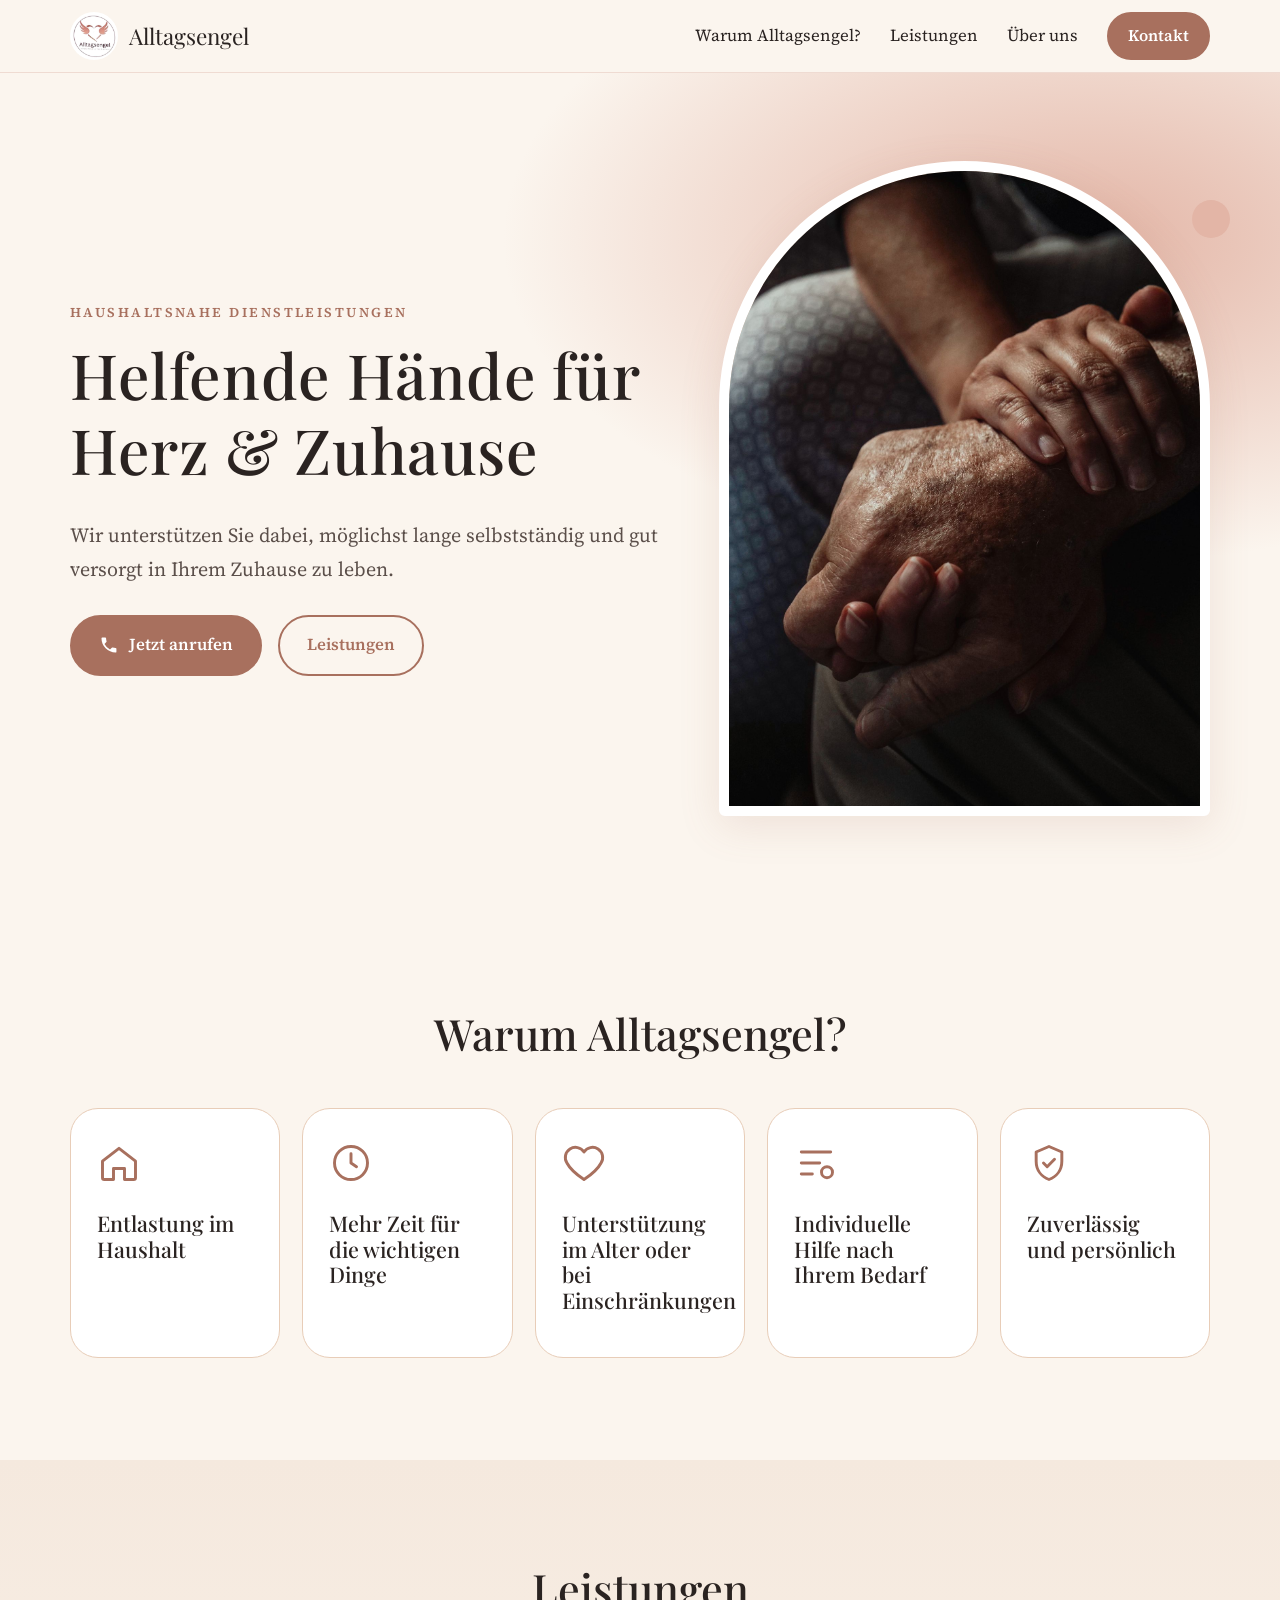
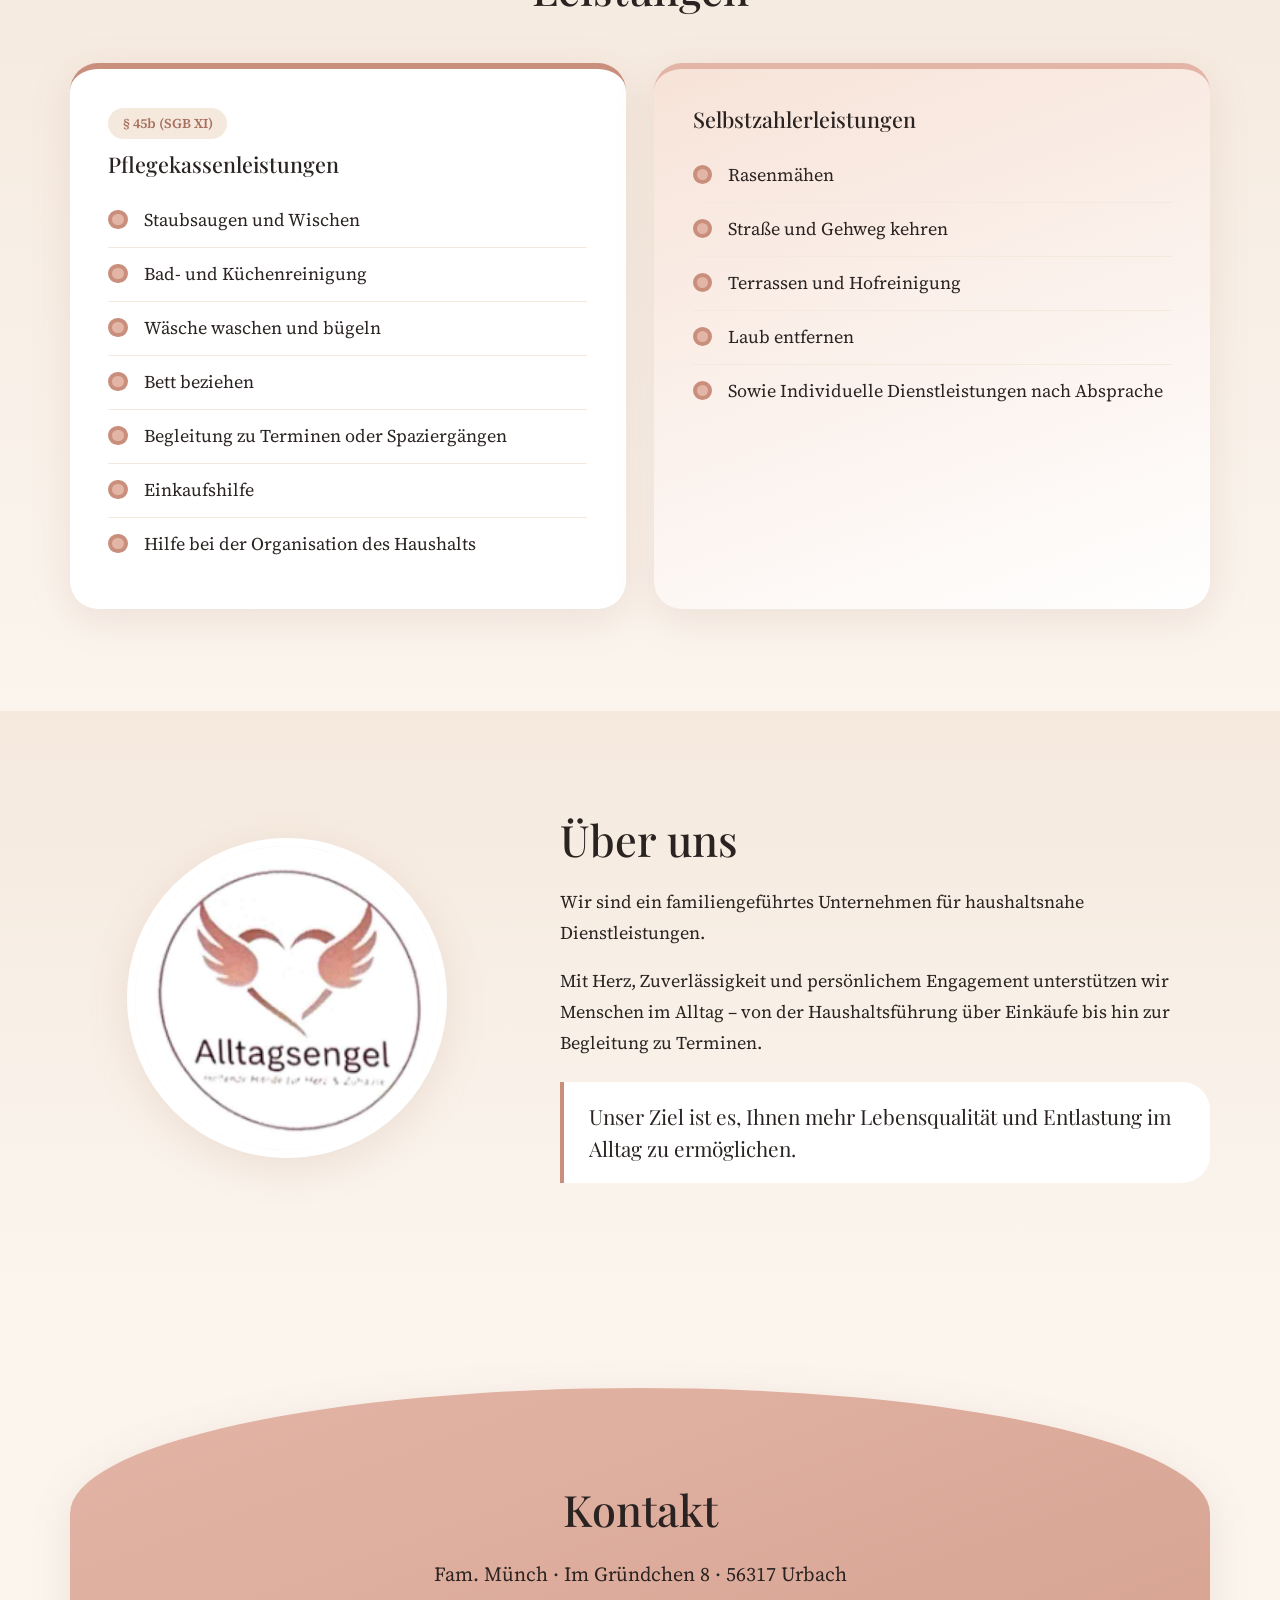
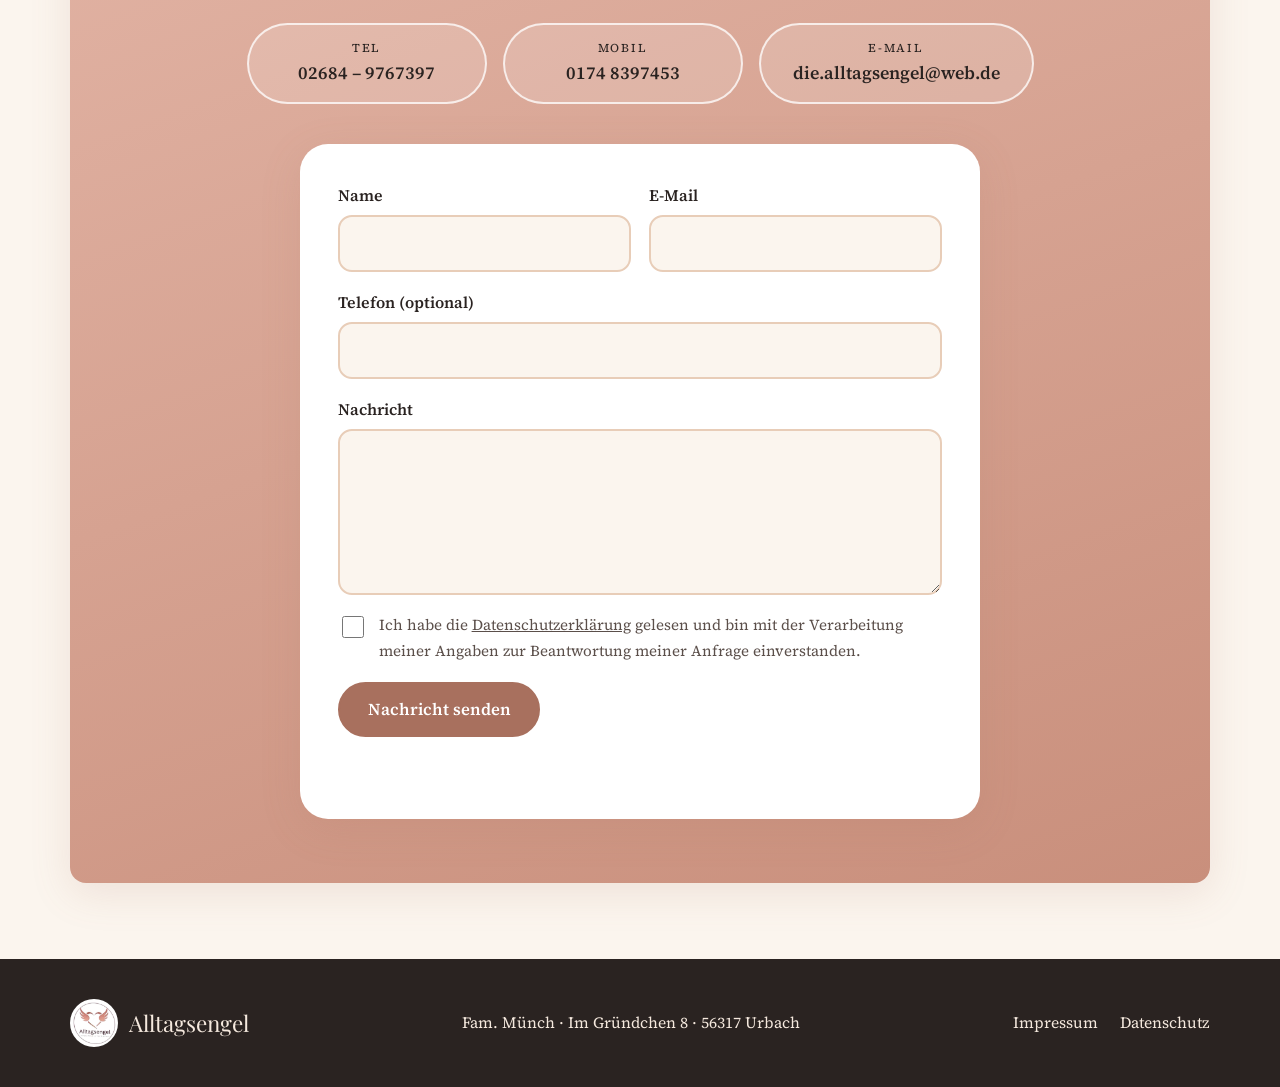
==== index.html @ 30b1ffa1 "Hero-Foto ersetzt, Texte auf Flyer-Wortlaut, lokale Schriften, Kontaktformular Co-Authored-By: Claud" ====
<!doctype html>
<html lang="de">
<head>
  <meta charset="utf-8">
  <meta name="viewport" content="width=device-width, initial-scale=1">
  <title>Alltagsengel – Haushaltsnahe Dienstleistungen in Urbach</title>
  <meta name="description" content="Alltagsengel – Haushaltsnahe Dienstleistungen in Urbach. Mit Herz, Zuverlässigkeit und persönlichem Engagement.">
  <meta name="theme-color" content="#FBF5EE">
  <link rel="icon" href="assets/logo.png">
  <link rel="preload" href="assets/fonts/playfair-display-latin.woff2" as="font" type="font/woff2" crossorigin>
  <link rel="preload" href="assets/fonts/source-serif-4-latin.woff2" as="font" type="font/woff2" crossorigin>
  <link rel="stylesheet" href="styles.css">
</head>
<body>

<header class="site-header" id="top">
  <div class="container header-inner">
    <a class="brand" href="#top" aria-label="Alltagsengel – zur Startseite">
      <img src="assets/logo.png" alt="" width="48" height="48">
      <span>Alltagsengel</span>
    </a>
    <nav class="nav" id="nav" aria-label="Hauptnavigation">
      <a href="#warum">Warum Alltagsengel?</a>
      <a href="#leistungen">Leistungen</a>
      <a href="#ueber-uns">Über uns</a>
      <a class="btn btn-small" href="#kontakt">Kontakt</a>
    </nav>
    <button class="nav-toggle" id="navToggle" aria-expanded="false" aria-controls="nav" aria-label="Menü öffnen">
      <span></span><span></span><span></span>
    </button>
  </div>
</header>

<main>

  <!-- HERO -->
  <section class="hero">
    <div class="container hero-grid">
      <div class="hero-text reveal">
        <p class="eyebrow">Haushaltsnahe Dienstleistungen</p>
        <h1>Helfende Hände für Herz&nbsp;&amp;&nbsp;Zuhause</h1>
        <p class="lead">Wir unterstützen Sie dabei, möglichst lange selbstständig und gut versorgt in Ihrem Zuhause zu leben.</p>
        <div class="cta-row">
          <a class="btn" href="tel:+4926849767397">
            <svg viewBox="0 0 24 24" aria-hidden="true"><path d="M6.6 10.8a15 15 0 0 0 6.6 6.6l2.2-2.2a1 1 0 0 1 1-.25 11 11 0 0 0 3.5.56 1 1 0 0 1 1 1V20a1 1 0 0 1-1 1A17 17 0 0 1 3 4a1 1 0 0 1 1-1h3.5a1 1 0 0 1 1 1c0 1.2.2 2.4.56 3.5a1 1 0 0 1-.25 1z"/></svg>
            Jetzt anrufen
          </a>
          <a class="btn btn-ghost" href="#leistungen">Leistungen</a>
        </div>
      </div>
      <div class="hero-visual reveal">
        <div class="arch">
          <img src="assets/hero.jpg" alt="Eine jüngere Hand hält die Hand eines älteren Menschen" width="1050" height="1400" fetchpriority="high">
        </div>
        <span class="dot" aria-hidden="true"></span>
      </div>
    </div>
  </section>

  <!-- WARUM -->
  <section class="section" id="warum">
    <div class="container">
      <header class="section-head reveal">
        <h2>Warum Alltagsengel?</h2>
      </header>
      <div class="cards">
        <article class="card reveal">
          <svg class="icon" viewBox="0 0 24 24" aria-hidden="true"><path d="M3 11l9-7 9 7v9a1 1 0 0 1-1 1h-5v-6H9v6H4a1 1 0 0 1-1-1z"/></svg>
          <h3>Entlastung im Haushalt</h3>
        </article>
        <article class="card reveal">
          <svg class="icon" viewBox="0 0 24 24" aria-hidden="true"><circle cx="12" cy="12" r="9"/><path d="M12 7v5l3 2"/></svg>
          <h3>Mehr Zeit für die wichtigen Dinge</h3>
        </article>
        <article class="card reveal">
          <svg class="icon" viewBox="0 0 24 24" aria-hidden="true"><path d="M12 21s-7-4.6-9.3-9A5.3 5.3 0 0 1 12 6a5.3 5.3 0 0 1 9.3 6c-2.3 4.4-9.3 9-9.3 9z"/></svg>
          <h3>Unterstützung im Alter oder bei Einschränkungen</h3>
        </article>
        <article class="card reveal">
          <svg class="icon" viewBox="0 0 24 24" aria-hidden="true"><path d="M4 6h16M4 12h10M4 18h6"/><circle cx="18" cy="17" r="3"/></svg>
          <h3>Individuelle Hilfe nach Ihrem Bedarf</h3>
        </article>
        <article class="card reveal">
          <svg class="icon" viewBox="0 0 24 24" aria-hidden="true"><path d="M12 3l7 3v5c0 5-3 8.5-7 10-4-1.5-7-5-7-10V6z"/><path d="M9 12l2 2 4-4"/></svg>
          <h3>Zuverlässig und persönlich</h3>
        </article>
      </div>
    </div>
  </section>

  <!-- LEISTUNGEN -->
  <section class="section section-tint" id="leistungen">
    <div class="container">
      <header class="section-head reveal">
        <h2>Leistungen</h2>
      </header>

      <div class="service-grid">
        <article class="panel reveal" id="pflegekasse">
          <div class="panel-head">
            <span class="badge">§ 45b (SGB XI)</span>
            <h3>Pflegekassenleistungen</h3>
          </div>
          <ul class="checklist">
            <li>Staubsaugen und Wischen</li>
            <li>Bad- und Küchenreinigung</li>
            <li>Wäsche waschen und bügeln</li>
            <li>Bett beziehen</li>
            <li>Begleitung zu Terminen oder Spaziergängen</li>
            <li>Einkaufshilfe</li>
            <li>Hilfe bei der Organisation des Haushalts</li>
          </ul>
        </article>

        <article class="panel panel-alt reveal">
          <div class="panel-head">
            <h3>Selbstzahlerleistungen</h3>
          </div>
          <ul class="checklist">
            <li>Rasenmähen</li>
            <li>Straße und Gehweg kehren</li>
            <li>Terrassen und Hofreinigung</li>
            <li>Laub entfernen</li>
            <li>Sowie Individuelle Dienstleistungen nach Absprache</li>
          </ul>
        </article>
      </div>
    </div>
  </section>

  <!-- ÜBER UNS -->
  <section class="section section-tint" id="ueber-uns">
    <div class="container about-grid">
      <div class="about-logo reveal">
        <img src="assets/logo.png" alt="Alltagsengel – Logo mit Herz und Flügeln" width="320" height="320" loading="lazy">
      </div>
      <div class="reveal">
        <h2>Über uns</h2>
        <p>Wir sind ein familiengeführtes Unternehmen für haushaltsnahe Dienstleistungen.</p>
        <p>Mit Herz, Zuverlässigkeit und persönlichem Engagement unterstützen wir Menschen im Alltag – von der Haushaltsführung über Einkäufe bis hin zur Begleitung zu Terminen.</p>
        <blockquote>Unser Ziel ist es, Ihnen mehr Lebensqualität und Entlastung im Alltag zu ermöglichen.</blockquote>
      </div>
    </div>
  </section>

  <!-- KONTAKT -->
  <section class="section contact" id="kontakt">
    <div class="container">
      <div class="contact-card reveal">
        <header class="section-head">
          <h2>Kontakt</h2>
          <p class="lead">Fam. Münch · Im Gründchen 8 · 56317 Urbach</p>
        </header>
        <div class="pills">
          <a class="pill" href="tel:+4926849767397"><span>Tel</span>02684 – 9767397</a>
          <a class="pill" href="tel:+491748397453"><span>Mobil</span>0174 8397453</a>
          <a class="pill" href="mailto:die.alltagsengel@web.de"><span>E-Mail</span>die.alltagsengel@web.de</a>
        </div>
        <form class="form" id="contactForm" action="https://formsubmit.co/die.alltagsengel@web.de" method="POST" novalidate>
          <input type="hidden" name="_subject" value="Neue Nachricht über die Website Alltagsengel">
          <input type="hidden" name="_captcha" value="false">
          <input type="hidden" name="_template" value="table">
          <input type="text" name="_honey" class="hp" tabindex="-1" autocomplete="off" aria-hidden="true">
          <div class="form-row">
            <label>Name
              <input type="text" name="name" autocomplete="name" required>
            </label>
            <label>E-Mail
              <input type="email" name="email" autocomplete="email" required>
            </label>
          </div>
          <label>Telefon (optional)
            <input type="tel" name="telefon" autocomplete="tel">
          </label>
          <label>Nachricht
            <textarea name="nachricht" rows="5" required></textarea>
          </label>
          <label class="check">
            <input type="checkbox" name="datenschutz" required>
            <span>Ich habe die <a href="datenschutz.html" target="_blank" rel="noopener">Datenschutzerklärung</a> gelesen und bin mit der Verarbeitung meiner Angaben zur Beantwortung meiner Anfrage einverstanden.</span>
          </label>
          <button class="btn" type="submit">Nachricht senden</button>
          <p class="form-status" id="formStatus" role="status" aria-live="polite"></p>
        </form>
      </div>
    </div>
  </section>

</main>

<footer class="site-footer">
  <div class="container footer-inner">
    <div class="brand">
      <img src="assets/logo.png" alt="" width="40" height="40">
      <span>Alltagsengel</span>
    </div>
    <p>Fam. Münch · Im Gründchen 8 · 56317 Urbach</p>
    <nav aria-label="Rechtliches">
      <a href="impressum.html">Impressum</a>
      <a href="datenschutz.html">Datenschutz</a>
    </nav>
  </div>
</footer>

<a class="call-fab" href="tel:+4926849767397" aria-label="Alltagsengel anrufen">
  <svg viewBox="0 0 24 24" aria-hidden="true"><path d="M6.6 10.8a15 15 0 0 0 6.6 6.6l2.2-2.2a1 1 0 0 1 1-.25 11 11 0 0 0 3.5.56 1 1 0 0 1 1 1V20a1 1 0 0 1-1 1A17 17 0 0 1 3 4a1 1 0 0 1 1-1h3.5a1 1 0 0 1 1 1c0 1.2.2 2.4.56 3.5a1 1 0 0 1-.25 1z"/></svg>
</a>

<script src="script.js"></script>
</body>
</html>
---- styles.css ----
/* Lokal gehostete Schriften (Playfair Display, Source Serif 4 – SIL Open Font License). Keine Verbindung zu Google. */
@font-face {
  font-family: "Playfair Display";
  font-style: normal;
  font-weight: 400 600;
  font-display: swap;
  src: url("assets/fonts/playfair-display-latin-ext.woff2") format("woff2");
  unicode-range: U+0100-02BA, U+02BD-02C5, U+02C7-02CC, U+02CE-02D7, U+02DD-02FF, U+0304, U+0308, U+0329, U+1D00-1DBF, U+1E00-1E9F, U+1EF2-1EFF, U+2020, U+20A0-20AB, U+20AD-20C4, U+2113, U+2C60-2C7F, U+A720-A7FF;
}
@font-face {
  font-family: "Playfair Display";
  font-style: normal;
  font-weight: 400 600;
  font-display: swap;
  src: url("assets/fonts/playfair-display-latin.woff2") format("woff2");
  unicode-range: U+0000-00FF, U+0131, U+0152-0153, U+02BB-02BC, U+02C6, U+02DA, U+02DC, U+0304, U+0308, U+0329, U+2000-206F, U+20AC, U+2122, U+2191, U+2193, U+2212, U+2215, U+FEFF, U+FFFD;
}
@font-face {
  font-family: "Source Serif 4";
  font-style: normal;
  font-weight: 400 600;
  font-display: swap;
  src: url("assets/fonts/source-serif-4-latin-ext.woff2") format("woff2");
  unicode-range: U+0100-02BA, U+02BD-02C5, U+02C7-02CC, U+02CE-02D7, U+02DD-02FF, U+0304, U+0308, U+0329, U+1D00-1DBF, U+1E00-1E9F, U+1EF2-1EFF, U+2020, U+20A0-20AB, U+20AD-20C4, U+2113, U+2C60-2C7F, U+A720-A7FF;
}
@font-face {
  font-family: "Source Serif 4";
  font-style: normal;
  font-weight: 400 600;
  font-display: swap;
  src: url("assets/fonts/source-serif-4-latin.woff2") format("woff2");
  unicode-range: U+0000-00FF, U+0131, U+0152-0153, U+02BB-02BC, U+02C6, U+02DA, U+02DC, U+0304, U+0308, U+0329, U+2000-206F, U+20AC, U+2122, U+2191, U+2193, U+2212, U+2215, U+FEFF, U+FFFD;
}

:root {
  --cream: #FBF5EE;
  --cream-2: #F5E9DE;
  --sand: #E8CDB8;
  --rose: #E3B5A6;
  --copper: #C98F7C;
  --copper-dark: #A8705E;
  --ink: #2A2321;
  --ink-soft: #5B4F4A;
  --white: #fff;
  --radius: 28px;
  --shadow: 0 10px 40px rgba(168, 112, 94, .15);
  --font-head: "Playfair Display", Georgia, serif;
  --font-body: "Source Serif 4", Georgia, serif;
}

*, *::before, *::after { box-sizing: border-box; }
html { scroll-behavior: smooth; scroll-padding-top: 84px; }
body {
  margin: 0;
  background: var(--cream);
  color: var(--ink);
  font-family: var(--font-body);
  font-size: 1.125rem;
  line-height: 1.7;
  -webkit-font-smoothing: antialiased;
}
img { max-width: 100%; display: block; }
a { color: inherit; }
h1, h2, h3 { font-family: var(--font-head); font-weight: 500; line-height: 1.2; margin: 0 0 .5em; }
h1 { font-size: clamp(2.3rem, 5.5vw, 3.9rem); letter-spacing: .01em; }
h2 { font-size: clamp(1.8rem, 3.6vw, 2.7rem); }
h3 { font-size: 1.35rem; }
p { margin: 0 0 1em; }
.container { width: min(1140px, 100% - 2.5rem); margin-inline: auto; }

.eyebrow {
  font-size: .85rem; letter-spacing: .18em; text-transform: uppercase;
  color: var(--copper-dark); font-weight: 600; margin-bottom: .8rem;
}
.lead { font-size: 1.25rem; color: var(--ink-soft); }

/* Buttons */
.btn {
  display: inline-flex; align-items: center; gap: .6rem;
  background: var(--copper-dark); color: var(--white);
  padding: .9rem 1.7rem; border-radius: 999px; text-decoration: none;
  font-weight: 600; font-size: 1.05rem; border: 2px solid var(--copper-dark);
  transition: transform .2s, background .2s, box-shadow .2s;
}
.btn:hover { background: var(--ink); border-color: var(--ink); transform: translateY(-2px); box-shadow: var(--shadow); }
.btn svg { width: 20px; height: 20px; fill: currentColor; }
.btn-ghost { background: transparent; color: var(--copper-dark); }
.btn-ghost:hover { color: var(--white); }
.btn-small { padding: .5rem 1.2rem; font-size: 1rem; }
:focus-visible { outline: 3px solid var(--copper-dark); outline-offset: 3px; border-radius: 6px; }

/* Header */
.site-header {
  position: sticky; top: 0; z-index: 50;
  background: rgba(251, 245, 238, .88);
  backdrop-filter: blur(12px);
  border-bottom: 1px solid rgba(201, 143, 124, .25);
}
.header-inner { display: flex; align-items: center; justify-content: space-between; height: 72px; }
.brand { display: flex; align-items: center; gap: .7rem; text-decoration: none; font-family: var(--font-head); font-size: 1.4rem; }
.brand img { width: 48px; height: 48px; border-radius: 50%; object-fit: cover; }
.nav { display: flex; align-items: center; gap: 1.8rem; }
.nav a:not(.btn) { text-decoration: none; font-size: 1.05rem; position: relative; }
.nav a:not(.btn)::after {
  content: ""; position: absolute; left: 0; bottom: -4px; width: 0; height: 2px;
  background: var(--copper); transition: width .25s;
}
.nav a:not(.btn):hover::after { width: 100%; }
.nav-toggle { display: none; background: none; border: 0; padding: .6rem; cursor: pointer; }
.nav-toggle span { display: block; width: 26px; height: 2px; background: var(--ink); margin: 6px 0; transition: transform .25s, opacity .25s; }
.nav-toggle[aria-expanded="true"] span:nth-child(1) { transform: translateY(8px) rotate(45deg); }
.nav-toggle[aria-expanded="true"] span:nth-child(2) { opacity: 0; }
.nav-toggle[aria-expanded="true"] span:nth-child(3) { transform: translateY(-8px) rotate(-45deg); }

/* Hero */
.hero { padding: clamp(2.5rem, 7vw, 5.5rem) 0 clamp(3rem, 7vw, 6rem); overflow: hidden;
  background: radial-gradient(900px 500px at 85% 20%, var(--rose) 0%, transparent 65%), var(--cream); }
.hero-grid { display: grid; grid-template-columns: 1.1fr .9fr; gap: 3rem; align-items: center; }
.trust { list-style: none; padding: 0; margin: 2rem 0 0; display: flex; flex-wrap: wrap; gap: .6rem; }
.trust li { background: var(--white); border: 1px solid var(--sand); border-radius: 999px; padding: .35rem 1rem; font-size: .95rem; color: var(--ink-soft); }
.cta-row { display: flex; flex-wrap: wrap; gap: 1rem; margin-top: 1.8rem; }
.hero-visual { position: relative; }
.arch {
  border-radius: 999px 999px 24px 24px; overflow: hidden;
  aspect-ratio: 3 / 4; background: var(--sand);
  box-shadow: var(--shadow); border: 10px solid var(--white);
}
.arch img { width: 100%; height: 100%; object-fit: cover; object-position: center 45%; }
.dot { position: absolute; top: 6%; right: -4%; width: 38px; height: 38px; border-radius: 50%; background: var(--rose); }

/* Sections */
.section { padding: clamp(3.5rem, 8vw, 6.5rem) 0; }
.section-tint { background: linear-gradient(180deg, var(--cream-2), var(--cream)); }
.section-head { max-width: 700px; margin: 0 auto 3rem; text-align: center; }

/* Cards */
.cards { display: grid; grid-template-columns: repeat(auto-fit, minmax(210px, 1fr)); gap: 1.4rem; }
.card {
  background: var(--white); border-radius: var(--radius); padding: 2rem 1.6rem;
  border: 1px solid var(--sand); transition: transform .25s, box-shadow .25s;
}
.card:hover { transform: translateY(-6px); box-shadow: var(--shadow); }
.card p { color: var(--ink-soft); margin: 0; font-size: 1.02rem; }
.icon { width: 44px; height: 44px; fill: none; stroke: var(--copper-dark); stroke-width: 1.6; stroke-linecap: round; stroke-linejoin: round; margin-bottom: 1rem; }

/* Services */
.service-grid { display: grid; grid-template-columns: 1fr 1fr; gap: 1.8rem; }
.panel { background: var(--white); border-radius: var(--radius) var(--radius) var(--radius) var(--radius); padding: 2.4rem; box-shadow: var(--shadow); border-top: 6px solid var(--copper); }
.panel-alt { background: linear-gradient(160deg, #F7E3D8, var(--white)); border-top-color: var(--rose); }
.badge { display: inline-block; background: var(--cream-2); color: var(--copper-dark); font-weight: 600; font-size: .85rem; padding: .25rem .9rem; border-radius: 999px; margin-bottom: .8rem; }
.checklist { list-style: none; padding: 0; margin: 1rem 0 0; }
.checklist li { position: relative; padding: .7rem 0 .7rem 2.2rem; border-bottom: 1px solid var(--cream-2); }
.checklist li:last-child { border-bottom: 0; }
.checklist li::before {
  content: ""; position: absolute; left: 0; top: 1rem; width: 1.2rem; height: 1.2rem;
  border-radius: 50%; background: var(--rose); border: 4px solid var(--copper);
}

/* Steps */
.steps { list-style: none; padding: 0; margin: 0; display: grid; grid-template-columns: repeat(3, 1fr); gap: 2rem; counter-reset: s; position: relative; }
.steps li { text-align: center; padding: 0 1rem; }
.steps p { color: var(--ink-soft); }
.step-no {
  display: grid; place-items: center; width: 68px; height: 68px; margin: 0 auto 1.2rem;
  border-radius: 50%; background: var(--sand); color: var(--copper-dark);
  font-family: var(--font-head); font-size: 1.8rem; border: 3px solid var(--white); box-shadow: var(--shadow);
}

/* About */
.about-grid { display: grid; grid-template-columns: .8fr 1.2fr; gap: 3.5rem; align-items: center; }
.about-logo img { width: min(320px, 80%); margin: 0 auto; border-radius: 50%; box-shadow: var(--shadow); border: 8px solid var(--white); }
blockquote {
  margin: 1.5rem 0 0; padding: 1.2rem 1.6rem; border-left: 4px solid var(--copper);
  background: var(--white); border-radius: 0 var(--radius) var(--radius) 0;
  font-family: var(--font-head); font-size: 1.3rem; line-height: 1.5;
}

/* Contact */
.contact { padding-bottom: clamp(3rem, 6vw, 5rem); }
.contact-card {
  background: linear-gradient(160deg, var(--rose), var(--copper));
  border-radius: 999px 999px var(--radius) var(--radius) / 220px 220px var(--radius) var(--radius);
  padding: clamp(3.5rem, 8vw, 6rem) clamp(1.5rem, 5vw, 4rem) clamp(2.5rem, 5vw, 4rem);
  color: var(--ink); box-shadow: var(--shadow);
}
.contact-card .eyebrow { color: var(--ink); }
.contact-card .lead { color: var(--ink); }
.contact-card .section-head { margin-bottom: 2rem; }
.pills { display: flex; flex-wrap: wrap; justify-content: center; gap: 1rem; }
.pill {
  display: flex; flex-direction: column; align-items: center; min-width: 240px;
  border: 2px solid rgba(255, 255, 255, .75); border-radius: 999px; padding: .8rem 2rem;
  text-decoration: none; font-weight: 600; background: rgba(255, 255, 255, .15);
  transition: background .2s, transform .2s;
}
.pill:hover { background: var(--white); transform: translateY(-3px); }
.pill span { font-size: .75rem; letter-spacing: .15em; text-transform: uppercase; font-weight: 400; }

/* Footer */
.site-footer { background: var(--ink); color: var(--cream-2); padding: 2.5rem 0; font-size: .98rem; }
.footer-inner { display: flex; flex-wrap: wrap; align-items: center; justify-content: space-between; gap: 1rem; }
.site-footer p { margin: 0; }
.site-footer nav { display: flex; gap: 1.4rem; }
.site-footer a { text-decoration: none; }
.site-footer nav a:hover { text-decoration: underline; }

/* Call button (mobile) */
.call-fab {
  display: none; position: fixed; right: 1rem; bottom: 1rem; z-index: 40;
  width: 60px; height: 60px; border-radius: 50%; background: var(--copper-dark);
  place-items: center; box-shadow: 0 8px 24px rgba(0,0,0,.25);
}
.call-fab svg { width: 28px; height: 28px; fill: var(--white); }

/* Scroll reveal */
.reveal { opacity: 0; transform: translateY(28px); transition: opacity .8s ease, transform .8s ease; }
.reveal.is-visible { opacity: 1; transform: none; }
.cards .reveal:nth-child(2), .steps .reveal:nth-child(2) { transition-delay: .1s; }
.cards .reveal:nth-child(3), .steps .reveal:nth-child(3) { transition-delay: .2s; }
.cards .reveal:nth-child(4) { transition-delay: .3s; }
.cards .reveal:nth-child(5) { transition-delay: .4s; }
@media (prefers-reduced-motion: reduce) {
  html { scroll-behavior: auto; }
  .reveal { opacity: 1; transform: none; transition: none; }
}
.no-js .reveal { opacity: 1; transform: none; }

/* Responsive */
@media (max-width: 900px) {
  .hero-grid, .about-grid, .service-grid { grid-template-columns: 1fr; }
  .hero-visual { max-width: 420px; margin: 0 auto; }
  .steps { grid-template-columns: 1fr; }
  .call-fab { display: grid; }
  .nav-toggle { display: block; }
  .nav {
    position: absolute; top: 72px; left: 0; right: 0; flex-direction: column; gap: 0;
    background: var(--cream); border-bottom: 1px solid var(--sand);
    max-height: 0; overflow: hidden; transition: max-height .3s;
  }
  .nav.open { max-height: 420px; }
  .nav a { padding: 1rem 1.5rem; width: 100%; text-align: center; }
  .nav .btn { width: auto; margin: .5rem 0 1.2rem; }
  .contact-card { border-radius: 999px 999px var(--radius) var(--radius) / 120px 120px var(--radius) var(--radius); }
}

/* Overflow-Schutz */
html, body { overflow-x: clip; }
.hero-grid > *, .about-grid > *, .service-grid > * { min-width: 0; }

/* Kontaktformular */
.form {
  max-width: 680px; margin: 2.5rem auto 0; background: var(--white); color: var(--ink);
  border-radius: var(--radius); padding: clamp(1.4rem, 4vw, 2.4rem); text-align: left;
  display: grid; gap: 1.1rem; box-shadow: var(--shadow);
}
.form label { display: grid; gap: .35rem; font-size: 1rem; font-weight: 600; }
.form-row { display: grid; grid-template-columns: 1fr 1fr; gap: 1.1rem; }
.form input[type="text"], .form input[type="email"], .form input[type="tel"], .form textarea {
  font: inherit; font-weight: 400; color: var(--ink); width: 100%;
  padding: .8rem 1rem; border: 2px solid var(--sand); border-radius: 14px; background: var(--cream);
  transition: border-color .2s, box-shadow .2s;
}
.form textarea { resize: vertical; min-height: 140px; }
.form input:focus, .form textarea:focus { outline: none; border-color: var(--copper-dark); box-shadow: 0 0 0 4px rgba(201, 143, 124, .25); }
.form input:user-invalid, .form textarea:user-invalid { border-color: #b3261e; }
.form .check { grid-template-columns: auto 1fr; align-items: start; gap: .7rem; font-weight: 400; font-size: .95rem; color: var(--ink-soft); }
.form .check input { width: 22px; height: 22px; margin-top: .2rem; accent-color: var(--copper-dark); }
.form .btn { justify-self: start; cursor: pointer; font-family: inherit; }
.form .btn:disabled { opacity: .6; cursor: wait; }
.hp { position: absolute; left: -9999px; width: 1px; height: 1px; opacity: 0; }
.form-status { margin: 0; font-weight: 600; min-height: 1.4em; }
.form-status.ok { color: #2e6b3a; }
.form-status.err { color: #b3261e; }
@media (max-width: 600px) { .form-row { grid-template-columns: 1fr; } }
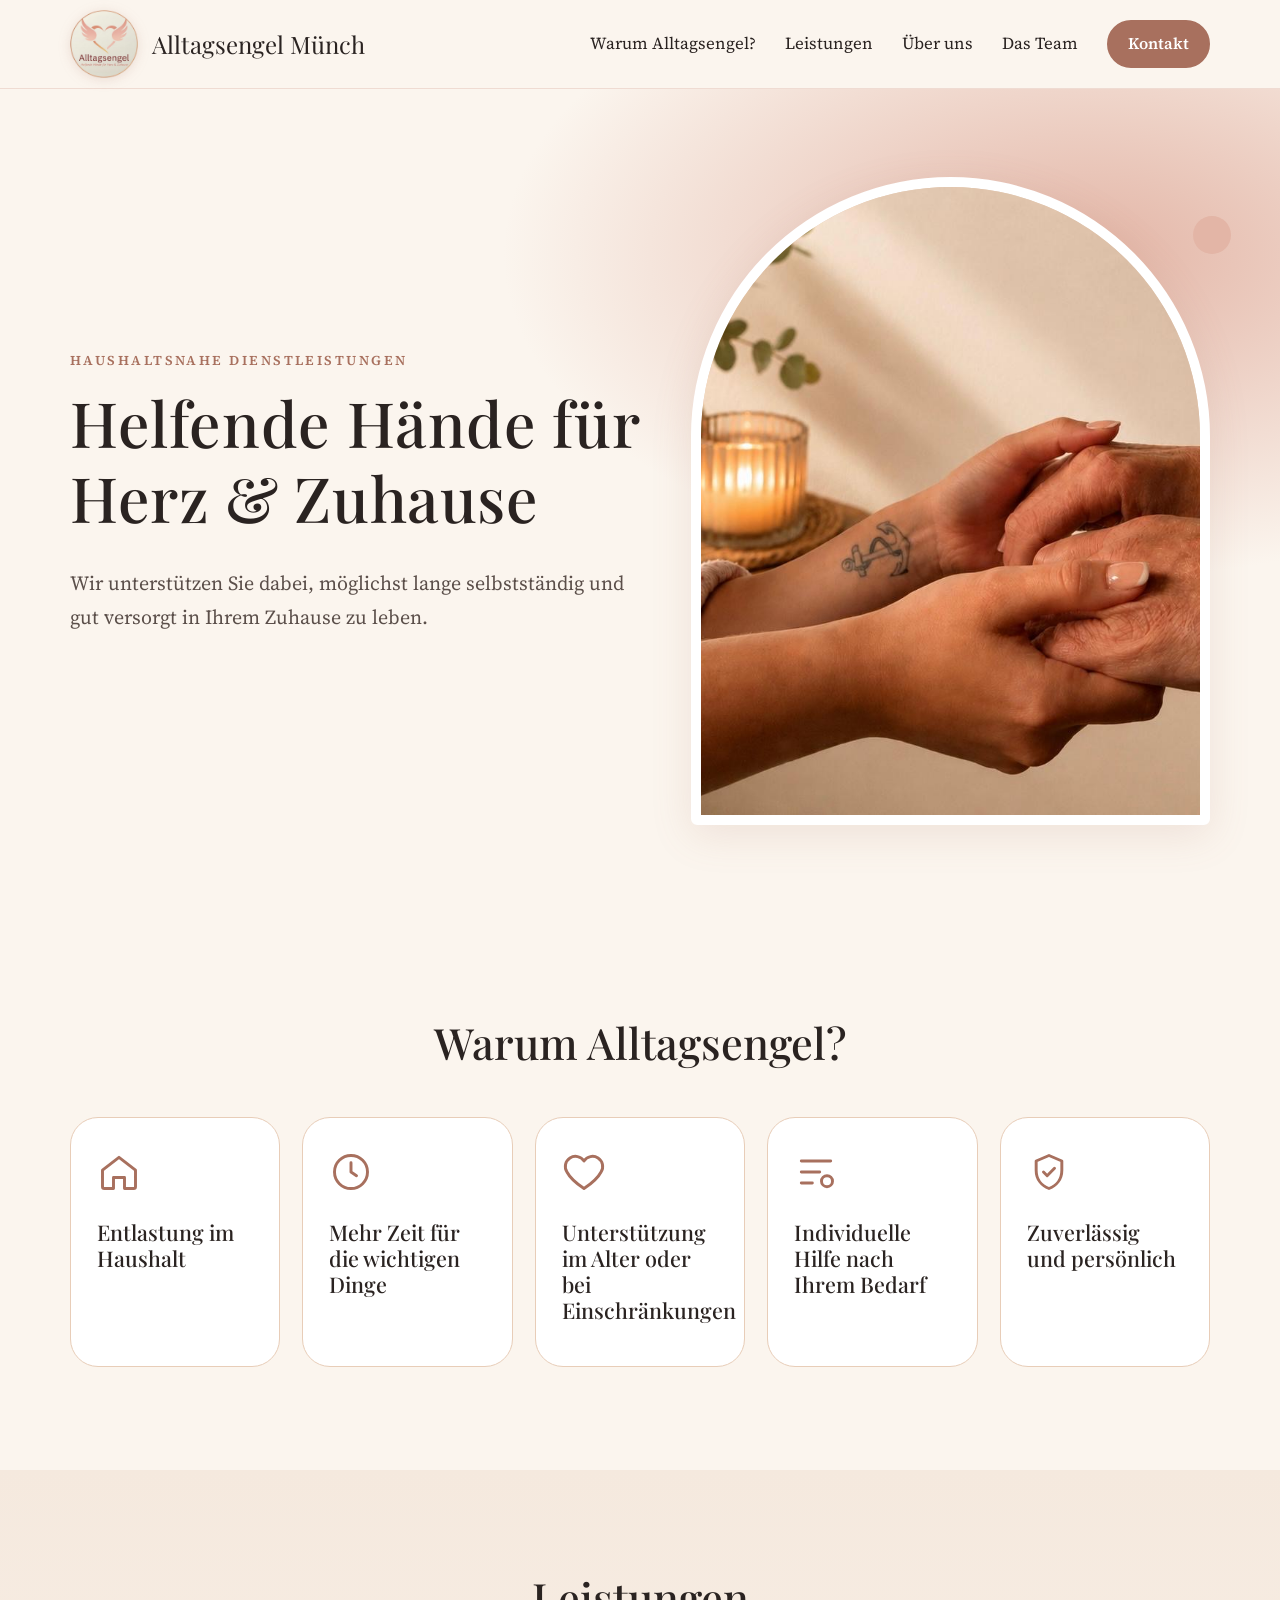
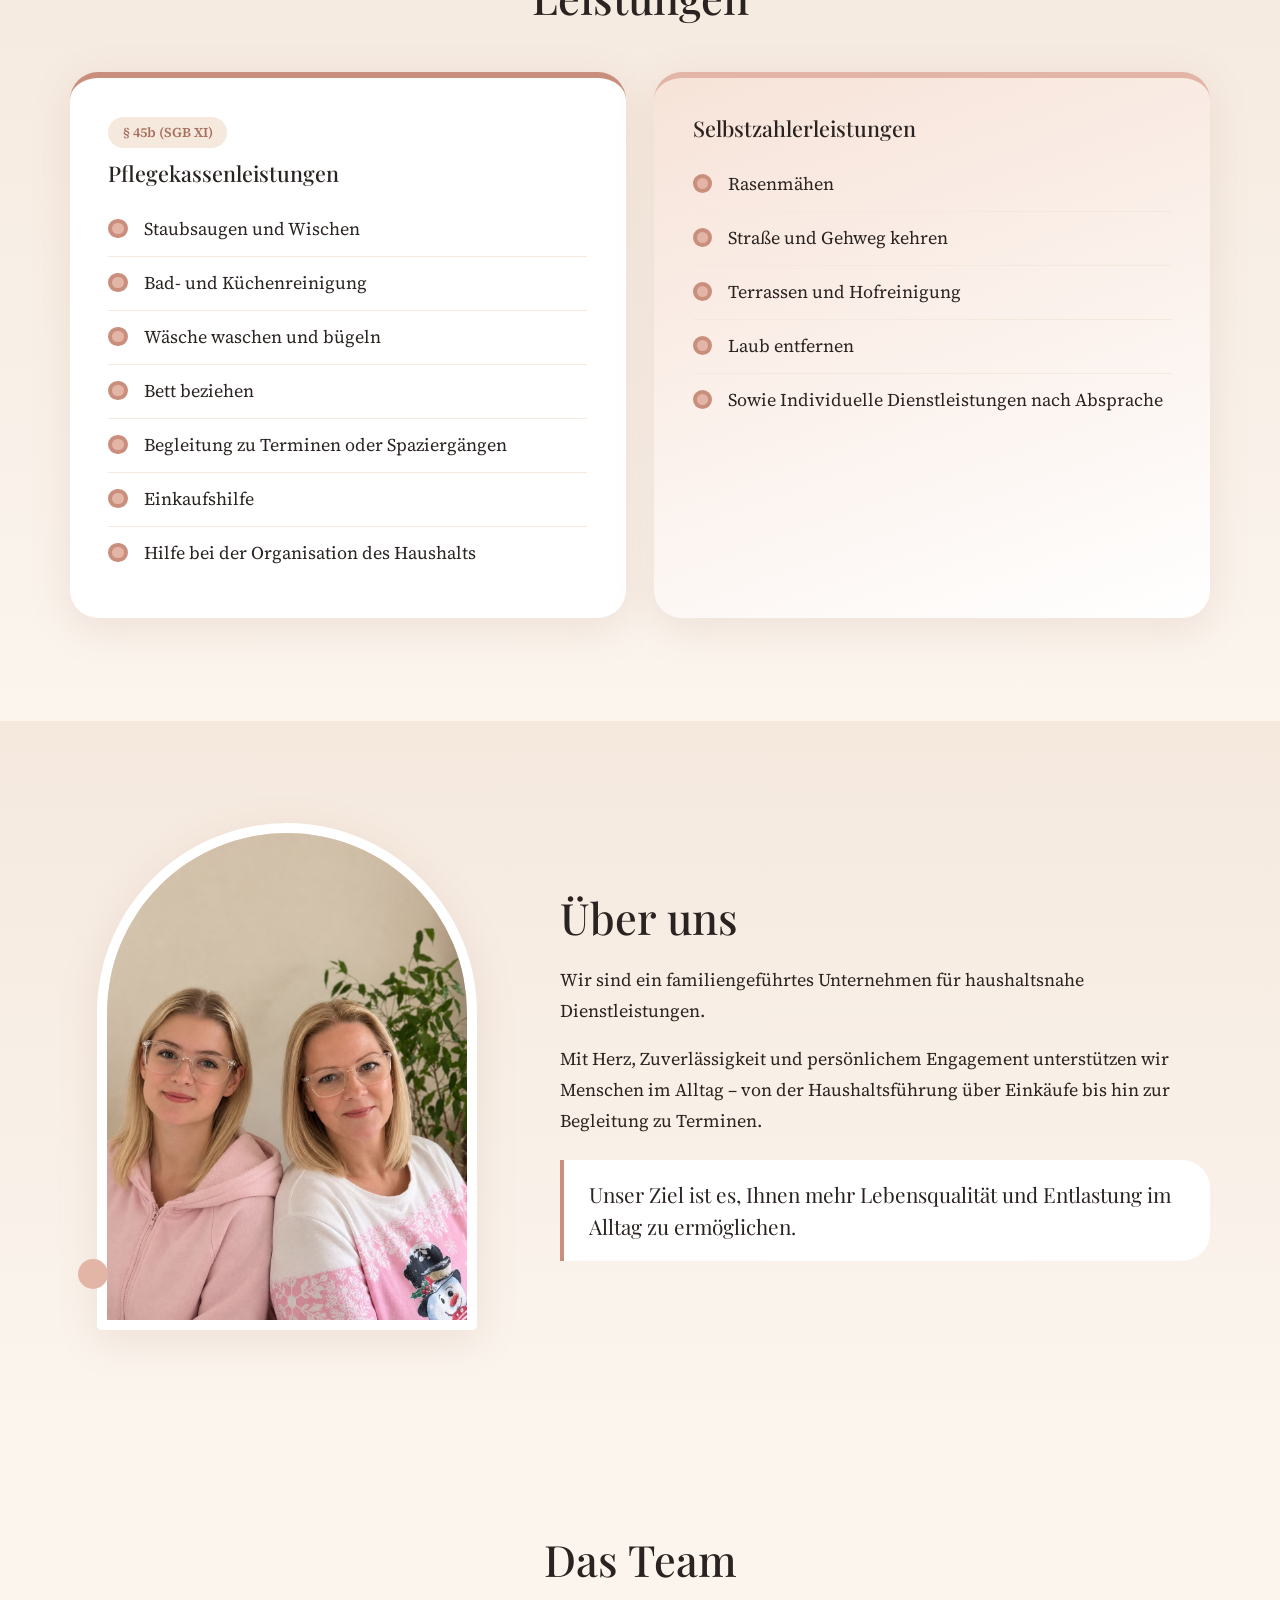
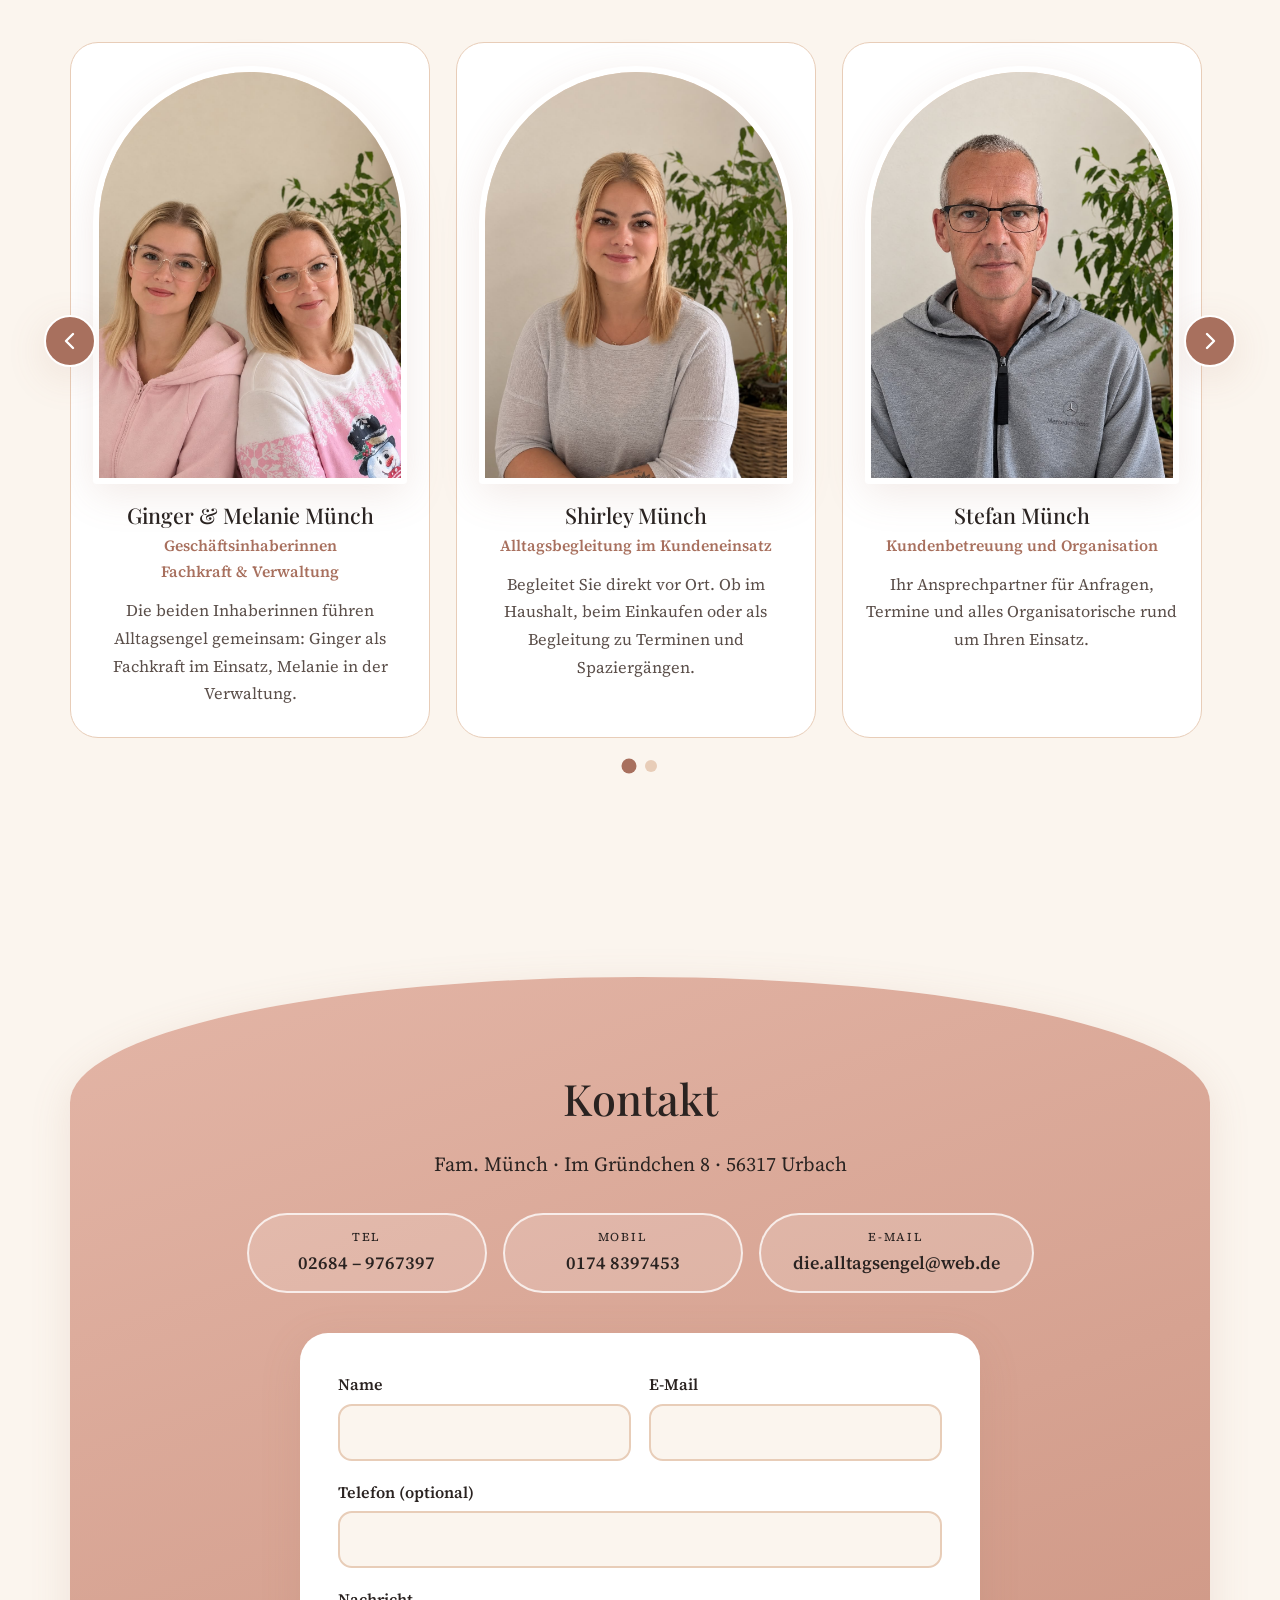
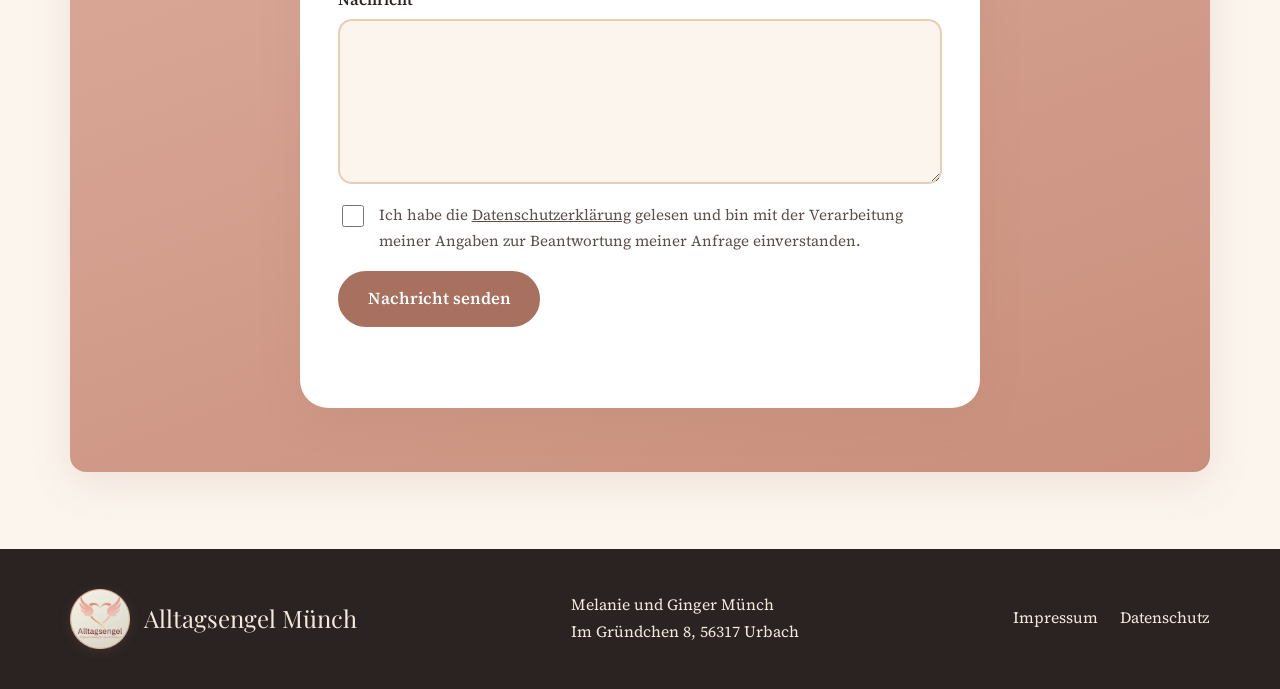
==== commit 5c5c4c6d: "Team-Sektion mit Karussell, Inhaberinnen-Foto, neues Hero-Bild, Name "Alltagsengel Münch" - Sektion " ====
--- a/index.html
+++ b/index.html
@@ -3,8 +3,8 @@
 <head>
   <meta charset="utf-8">
   <meta name="viewport" content="width=device-width, initial-scale=1">
-  <title>Alltagsengel – Haushaltsnahe Dienstleistungen in Urbach</title>
-  <meta name="description" content="Alltagsengel – Haushaltsnahe Dienstleistungen in Urbach. Mit Herz, Zuverlässigkeit und persönlichem Engagement.">
+  <title>Alltagsengel Münch – Haushaltsnahe Dienstleistungen in Urbach</title>
+  <meta name="description" content="Alltagsengel Münch – Haushaltsnahe Dienstleistungen in Urbach. Mit Herz, Zuverlässigkeit und persönlichem Engagement.">
   <meta name="theme-color" content="#FBF5EE">
   <link rel="icon" href="assets/logo.png">
   <link rel="preload" href="assets/fonts/playfair-display-latin.woff2" as="font" type="font/woff2" crossorigin>
@@ -15,14 +15,15 @@
 
 <header class="site-header" id="top">
   <div class="container header-inner">
-    <a class="brand" href="#top" aria-label="Alltagsengel – zur Startseite">
-      <img src="assets/logo.png" alt="" width="48" height="48">
-      <span>Alltagsengel</span>
+    <a class="brand" href="#top" aria-label="Alltagsengel Münch – zur Startseite">
+      <img src="assets/logo.png" alt="" width="68" height="68">
+      <span>Alltagsengel Münch</span>
     </a>
     <nav class="nav" id="nav" aria-label="Hauptnavigation">
       <a href="#warum">Warum Alltagsengel?</a>
       <a href="#leistungen">Leistungen</a>
       <a href="#ueber-uns">Über uns</a>
+      <a href="#team">Das Team</a>
       <a class="btn btn-small" href="#kontakt">Kontakt</a>
     </nav>
     <button class="nav-toggle" id="navToggle" aria-expanded="false" aria-controls="nav" aria-label="Menü öffnen">
@@ -40,17 +41,10 @@
         <p class="eyebrow">Haushaltsnahe Dienstleistungen</p>
         <h1>Helfende Hände für Herz&nbsp;&amp;&nbsp;Zuhause</h1>
         <p class="lead">Wir unterstützen Sie dabei, möglichst lange selbstständig und gut versorgt in Ihrem Zuhause zu leben.</p>
-        <div class="cta-row">
-          <a class="btn" href="tel:+4926849767397">
-            <svg viewBox="0 0 24 24" aria-hidden="true"><path d="M6.6 10.8a15 15 0 0 0 6.6 6.6l2.2-2.2a1 1 0 0 1 1-.25 11 11 0 0 0 3.5.56 1 1 0 0 1 1 1V20a1 1 0 0 1-1 1A17 17 0 0 1 3 4a1 1 0 0 1 1-1h3.5a1 1 0 0 1 1 1c0 1.2.2 2.4.56 3.5a1 1 0 0 1-.25 1z"/></svg>
-            Jetzt anrufen
-          </a>
-          <a class="btn btn-ghost" href="#leistungen">Leistungen</a>
-        </div>
       </div>
       <div class="hero-visual reveal">
-        <div class="arch">
-          <img src="assets/hero.jpg" alt="Eine jüngere Hand hält die Hand eines älteren Menschen" width="1050" height="1400" fetchpriority="high">
+        <div class="arch arch-hero">
+          <img src="assets/hero.jpeg" alt="Eine jüngere Hand hält die Hand eines älteren Menschen, daneben eine Kerze und Eukalyptus" width="1347" height="859" fetchpriority="high">
         </div>
         <span class="dot" aria-hidden="true"></span>
       </div>
@@ -131,14 +125,74 @@
   <!-- ÜBER UNS -->
   <section class="section section-tint" id="ueber-uns">
     <div class="container about-grid">
-      <div class="about-logo reveal">
-        <img src="assets/logo.png" alt="Alltagsengel – Logo mit Herz und Flügeln" width="320" height="320" loading="lazy">
+      <div class="about-photo reveal">
+        <div class="arch">
+          <img src="assets/inhaber.jpeg" alt="Ginger und Melanie Münch, die Inhaberinnen von Alltagsengel" width="1086" height="1448" loading="lazy">
+        </div>
+        <span class="dot" aria-hidden="true"></span>
       </div>
       <div class="reveal">
         <h2>Über uns</h2>
         <p>Wir sind ein familiengeführtes Unternehmen für haushaltsnahe Dienstleistungen.</p>
         <p>Mit Herz, Zuverlässigkeit und persönlichem Engagement unterstützen wir Menschen im Alltag – von der Haushaltsführung über Einkäufe bis hin zur Begleitung zu Terminen.</p>
         <blockquote>Unser Ziel ist es, Ihnen mehr Lebensqualität und Entlastung im Alltag zu ermöglichen.</blockquote>
+      </div>
+    </div>
+  </section>
+
+
+  <!-- TEAM -->
+  <section class="section" id="team">
+    <div class="container">
+      <header class="section-head reveal">
+        <h2>Das Team</h2>
+      </header>
+
+      <div class="carousel reveal" id="teamCarousel">
+        <button class="carousel-btn carousel-prev" type="button" aria-label="Vorheriges Teammitglied">
+          <svg viewBox="0 0 24 24" aria-hidden="true"><path d="M15 5l-7 7 7 7"/></svg>
+        </button>
+
+        <ul class="carousel-track" aria-label="Unser Team">
+          <li class="team-card">
+            <div class="arch">
+              <img src="assets/team/ginger-melanie.jpeg" alt="Ginger und Melanie Münch sitzen nebeneinander und lächeln" width="1086" height="1448" loading="lazy">
+            </div>
+            <h3>Ginger &amp; Melanie Münch</h3>
+            <p class="team-role">Geschäftsinhaberinnen<br>Fachkraft &amp; Verwaltung</p>
+            <p>Die beiden Inhaberinnen führen Alltagsengel gemeinsam: Ginger als Fachkraft im Einsatz, Melanie in der Verwaltung.</p>
+          </li>
+          <li class="team-card">
+            <div class="arch">
+              <img src="assets/team/shirley.jpeg" alt="Shirley Münch lächelt in die Kamera" width="1086" height="1448" loading="lazy">
+            </div>
+            <h3>Shirley Münch</h3>
+            <p class="team-role">Alltagsbegleitung im Kundeneinsatz</p>
+            <p>Begleitet Sie direkt vor Ort. Ob im Haushalt, beim Einkaufen oder als Begleitung zu Terminen und Spaziergängen.</p>
+          </li>
+          <li class="team-card">
+            <div class="arch">
+              <img src="assets/team/stefan.jpeg" alt="Stefan Münch mit Brille vor einer Zimmerpflanze" width="1086" height="1448" loading="lazy">
+            </div>
+            <h3>Stefan Münch</h3>
+            <p class="team-role">Kundenbetreuung und Organisation</p>
+            <p>Ihr Ansprechpartner für Anfragen, Termine und alles Organisatorische rund um Ihren Einsatz.</p>
+          </li>
+          <li class="team-card">
+            <div class="arch">
+              <img src="assets/team/jannik.jpeg" alt="Jannik Münch in dunklem Pullover vor einer Zimmerpflanze" width="1086" height="1448" loading="lazy">
+            </div>
+            <h3>Jannik Münch</h3>
+            <p class="team-role">Mitarbeiter für Haus- und Gartenservice</p>
+            <p>Kümmert sich um Rasen, Laub, Hof und Gehweg – alles rund ums Haus und im Garten.</p>
+          </li>
+        </ul>
+
+        <button class="carousel-btn carousel-next" type="button" aria-label="Nächstes Teammitglied">
+          <svg viewBox="0 0 24 24" aria-hidden="true"><path d="M9 5l7 7-7 7"/></svg>
+        </button>
+
+        <div class="carousel-dots" role="tablist" aria-label="Teammitglied auswählen"></div>
       </div>
     </div>
   </section>
@@ -156,11 +210,8 @@
           <a class="pill" href="tel:+491748397453"><span>Mobil</span>0174 8397453</a>
           <a class="pill" href="mailto:die.alltagsengel@web.de"><span>E-Mail</span>die.alltagsengel@web.de</a>
         </div>
-        <form class="form" id="contactForm" action="https://formsubmit.co/die.alltagsengel@web.de" method="POST" novalidate>
-          <input type="hidden" name="_subject" value="Neue Nachricht über die Website Alltagsengel">
-          <input type="hidden" name="_captcha" value="false">
-          <input type="hidden" name="_template" value="table">
-          <input type="text" name="_honey" class="hp" tabindex="-1" autocomplete="off" aria-hidden="true">
+        <form class="form" id="contactForm" action="kontakt.php" method="POST" novalidate>
+          <input type="text" name="website" class="hp" tabindex="-1" autocomplete="off" aria-hidden="true">
           <div class="form-row">
             <label>Name
               <input type="text" name="name" autocomplete="name" required>
@@ -191,10 +242,10 @@
 <footer class="site-footer">
   <div class="container footer-inner">
     <div class="brand">
-      <img src="assets/logo.png" alt="" width="40" height="40">
-      <span>Alltagsengel</span>
-    </div>
-    <p>Fam. Münch · Im Gründchen 8 · 56317 Urbach</p>
+      <img src="assets/logo.png" alt="" width="60" height="60">
+      <span>Alltagsengel Münch</span>
+    </div>
+    <p>Melanie und Ginger Münch<br>Im Gründchen 8, 56317 Urbach</p>
     <nav aria-label="Rechtliches">
       <a href="impressum.html">Impressum</a>
       <a href="datenschutz.html">Datenschutz</a>
@@ -202,7 +253,7 @@
   </div>
 </footer>
 
-<a class="call-fab" href="tel:+4926849767397" aria-label="Alltagsengel anrufen">
+<a class="call-fab" href="tel:+4926849767397" aria-label="Alltagsengel Münch anrufen">
   <svg viewBox="0 0 24 24" aria-hidden="true"><path d="M6.6 10.8a15 15 0 0 0 6.6 6.6l2.2-2.2a1 1 0 0 1 1-.25 11 11 0 0 0 3.5.56 1 1 0 0 1 1 1V20a1 1 0 0 1-1 1A17 17 0 0 1 3 4a1 1 0 0 1 1-1h3.5a1 1 0 0 1 1 1c0 1.2.2 2.4.56 3.5a1 1 0 0 1-.25 1z"/></svg>
 </a>
 
--- a/styles.css
+++ b/styles.css
@@ -49,7 +49,7 @@
 }
 
 *, *::before, *::after { box-sizing: border-box; }
-html { scroll-behavior: smooth; scroll-padding-top: 84px; }
+html { scroll-behavior: smooth; scroll-padding-top: 100px; }
 body {
   margin: 0;
   background: var(--cream);
@@ -96,9 +96,10 @@
   backdrop-filter: blur(12px);
   border-bottom: 1px solid rgba(201, 143, 124, .25);
 }
-.header-inner { display: flex; align-items: center; justify-content: space-between; height: 72px; }
-.brand { display: flex; align-items: center; gap: .7rem; text-decoration: none; font-family: var(--font-head); font-size: 1.4rem; }
-.brand img { width: 48px; height: 48px; border-radius: 50%; object-fit: cover; }
+.header-inner { display: flex; align-items: center; justify-content: space-between; height: 88px; }
+.brand { display: flex; align-items: center; gap: .9rem; text-decoration: none; font-family: var(--font-head); font-size: 1.5rem; }
+.brand img { width: 68px; height: 68px; flex: none; filter: drop-shadow(0 2px 6px rgba(168, 112, 94, .18)); }
+.site-footer .brand img { width: 60px; height: 60px; }
 .nav { display: flex; align-items: center; gap: 1.8rem; }
 .nav a:not(.btn) { text-decoration: none; font-size: 1.05rem; position: relative; }
 .nav a:not(.btn)::after {
@@ -115,7 +116,7 @@
 /* Hero */
 .hero { padding: clamp(2.5rem, 7vw, 5.5rem) 0 clamp(3rem, 7vw, 6rem); overflow: hidden;
   background: radial-gradient(900px 500px at 85% 20%, var(--rose) 0%, transparent 65%), var(--cream); }
-.hero-grid { display: grid; grid-template-columns: 1.1fr .9fr; gap: 3rem; align-items: center; }
+.hero-grid { display: grid; grid-template-columns: 1.05fr .95fr; gap: 3rem; align-items: center; }
 .trust { list-style: none; padding: 0; margin: 2rem 0 0; display: flex; flex-wrap: wrap; gap: .6rem; }
 .trust li { background: var(--white); border: 1px solid var(--sand); border-radius: 999px; padding: .35rem 1rem; font-size: .95rem; color: var(--ink-soft); }
 .cta-row { display: flex; flex-wrap: wrap; gap: 1rem; margin-top: 1.8rem; }
@@ -126,6 +127,9 @@
   box-shadow: var(--shadow); border: 10px solid var(--white);
 }
 .arch img { width: 100%; height: 100%; object-fit: cover; object-position: center 45%; }
+/* Hero: hochkanter Bogen (4:5), Ausschnitt so gelegt, dass Hände und Kerze sichtbar sind */
+.arch-hero { aspect-ratio: 4 / 5; }
+.arch-hero img { object-position: 28% 50%; }
 .dot { position: absolute; top: 6%; right: -4%; width: 38px; height: 38px; border-radius: 50%; background: var(--rose); }
 
 /* Sections */
@@ -168,11 +172,64 @@
 
 /* About */
 .about-grid { display: grid; grid-template-columns: .8fr 1.2fr; gap: 3.5rem; align-items: center; }
-.about-logo img { width: min(320px, 80%); margin: 0 auto; border-radius: 50%; box-shadow: var(--shadow); border: 8px solid var(--white); }
+.about-photo { position: relative; width: min(380px, 100%); margin: 0 auto; }
+.about-photo .dot { top: auto; bottom: 8%; left: -5%; right: auto; width: 30px; height: 30px; }
 blockquote {
   margin: 1.5rem 0 0; padding: 1.2rem 1.6rem; border-left: 4px solid var(--copper);
   background: var(--white); border-radius: 0 var(--radius) var(--radius) 0;
   font-family: var(--font-head); font-size: 1.3rem; line-height: 1.5;
+}
+
+/* Team-Karussell */
+.carousel { position: relative; }
+.carousel-track {
+  list-style: none; margin: 0; padding: .5rem .25rem 1rem;
+  display: flex; gap: 1.6rem;
+  overflow-x: auto; overscroll-behavior-x: contain;
+  scroll-snap-type: x mandatory; -webkit-overflow-scrolling: touch;
+  scrollbar-width: none;
+}
+.carousel-track::-webkit-scrollbar { display: none; }
+.team-card {
+  flex: 0 0 calc((100% - 3.2rem) / 3); min-width: 0;
+  scroll-snap-align: start; scroll-snap-stop: always;
+  background: var(--white); border: 1px solid var(--sand); border-radius: var(--radius);
+  padding: 1.4rem 1.4rem 1.8rem; text-align: center;
+  transition: transform .25s, box-shadow .25s;
+}
+.team-card:hover { transform: translateY(-6px); box-shadow: var(--shadow); }
+.team-card .arch { border-width: 6px; margin-bottom: 1.2rem; }
+.team-card .arch img { object-position: center 30%; }
+.team-card h3 { margin-bottom: .25rem; }
+.team-role { color: var(--copper-dark); font-weight: 600; font-size: .98rem; margin-bottom: .7rem; }
+.team-card p:last-child { color: var(--ink-soft); font-size: 1.02rem; margin: 0; }
+
+.carousel-btn {
+  position: absolute; top: 38%; z-index: 2;
+  width: 52px; height: 52px; border-radius: 50%; border: 2px solid var(--white);
+  background: var(--copper-dark); color: var(--white); cursor: pointer;
+  display: grid; place-items: center; box-shadow: var(--shadow);
+  transition: background .2s, opacity .2s, transform .2s;
+}
+.carousel-btn:hover { background: var(--ink); transform: scale(1.06); }
+.carousel-btn[disabled] { opacity: .35; cursor: default; transform: none; }
+.carousel-btn svg { width: 24px; height: 24px; fill: none; stroke: currentColor; stroke-width: 2.4; stroke-linecap: round; stroke-linejoin: round; }
+.carousel-prev { left: -26px; }
+.carousel-next { right: -26px; }
+
+.carousel-dots { display: flex; justify-content: center; gap: .6rem; margin-top: .4rem; }
+.carousel-dots button {
+  width: 12px; height: 12px; padding: 0; border-radius: 50%; border: 0; cursor: pointer;
+  background: var(--sand); transition: background .2s, transform .2s;
+}
+.carousel-dots button[aria-selected="true"] { background: var(--copper-dark); transform: scale(1.25); }
+
+@media (max-width: 900px) {
+  .team-card { flex-basis: calc((100% - 1.6rem) / 2); }
+  .carousel-btn { display: none; }
+}
+@media (max-width: 600px) {
+  .team-card { flex-basis: 86%; }
 }
 
 /* Contact */
@@ -228,12 +285,16 @@
 /* Responsive */
 @media (max-width: 900px) {
   .hero-grid, .about-grid, .service-grid { grid-template-columns: 1fr; }
-  .hero-visual { max-width: 420px; margin: 0 auto; }
+  .hero-visual { max-width: 480px; margin: 0 auto; }
   .steps { grid-template-columns: 1fr; }
   .call-fab { display: grid; }
   .nav-toggle { display: block; }
+  .header-inner { height: auto; min-height: 76px; padding: .4rem 0; }
+  .brand { font-size: 1.2rem; line-height: 1.15; gap: .7rem; }
+  .brand img { width: 56px; height: 56px; }
+  html { scroll-padding-top: 88px; }
   .nav {
-    position: absolute; top: 72px; left: 0; right: 0; flex-direction: column; gap: 0;
+    position: absolute; top: 100%; left: 0; right: 0; flex-direction: column; gap: 0;
     background: var(--cream); border-bottom: 1px solid var(--sand);
     max-height: 0; overflow: hidden; transition: max-height .3s;
   }
@@ -246,6 +307,7 @@
 /* Overflow-Schutz */
 html, body { overflow-x: clip; }
 .hero-grid > *, .about-grid > *, .service-grid > * { min-width: 0; }
+.carousel { max-width: 100%; }
 
 /* Kontaktformular */
 .form {
@@ -272,3 +334,13 @@
 .form-status.ok { color: #2e6b3a; }
 .form-status.err { color: #b3261e; }
 @media (max-width: 600px) { .form-row { grid-template-columns: 1fr; } }
+
+/* Rechtstexte */
+.legal { padding: 2.5rem 0 4rem; }
+.legal .container { max-width: 760px; }
+.legal h1 { font-size: clamp(2rem, 5vw, 2.8rem); margin-bottom: 1.2rem; }
+.legal h2 { font-size: 1.4rem; margin-top: 2.2rem; }
+.legal a { color: var(--copper-dark); }
+.legal mark { background: #fff1a8; padding: 0 .3em; border-radius: 4px; }
+.legal .notice { background: #fff8d6; border: 1px solid #e8d675; border-radius: 14px; padding: 1rem 1.2rem; font-size: 1rem; }
+.legal .back { display: inline-block; margin-bottom: 1.5rem; }
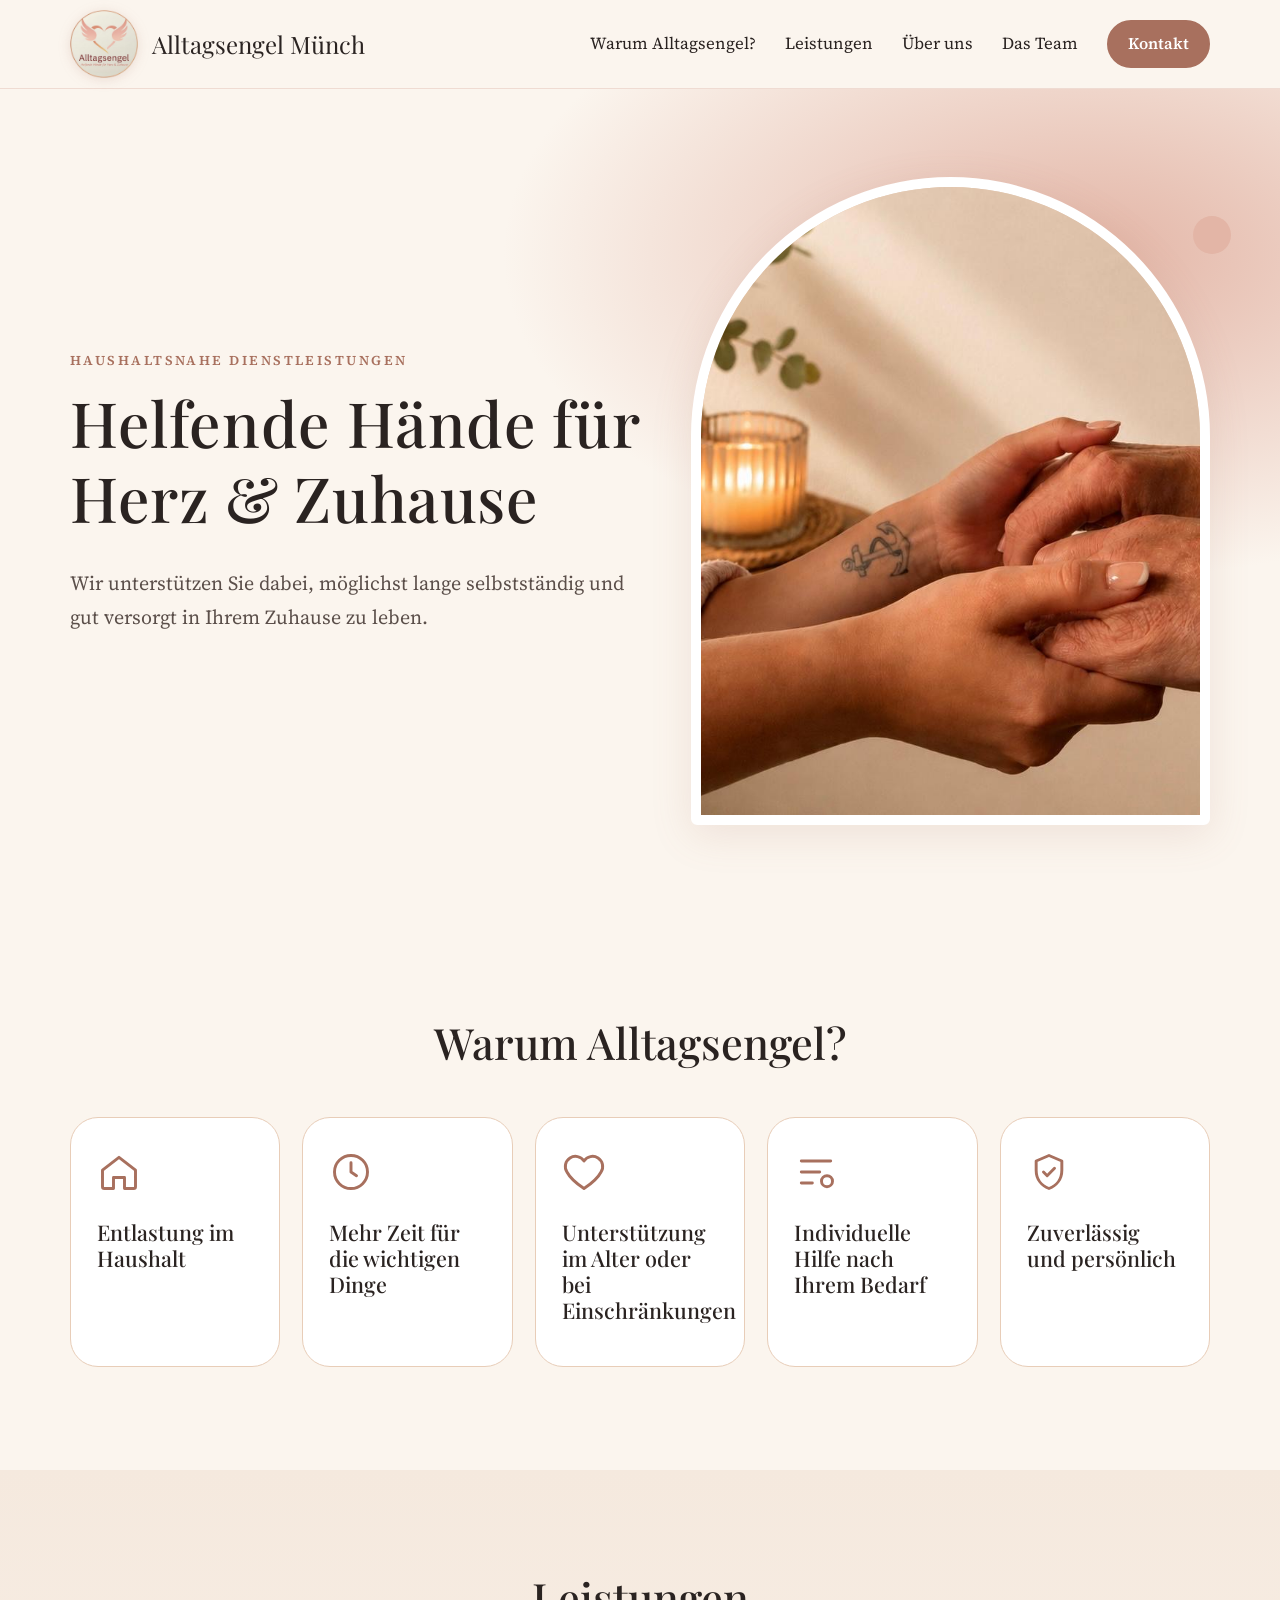
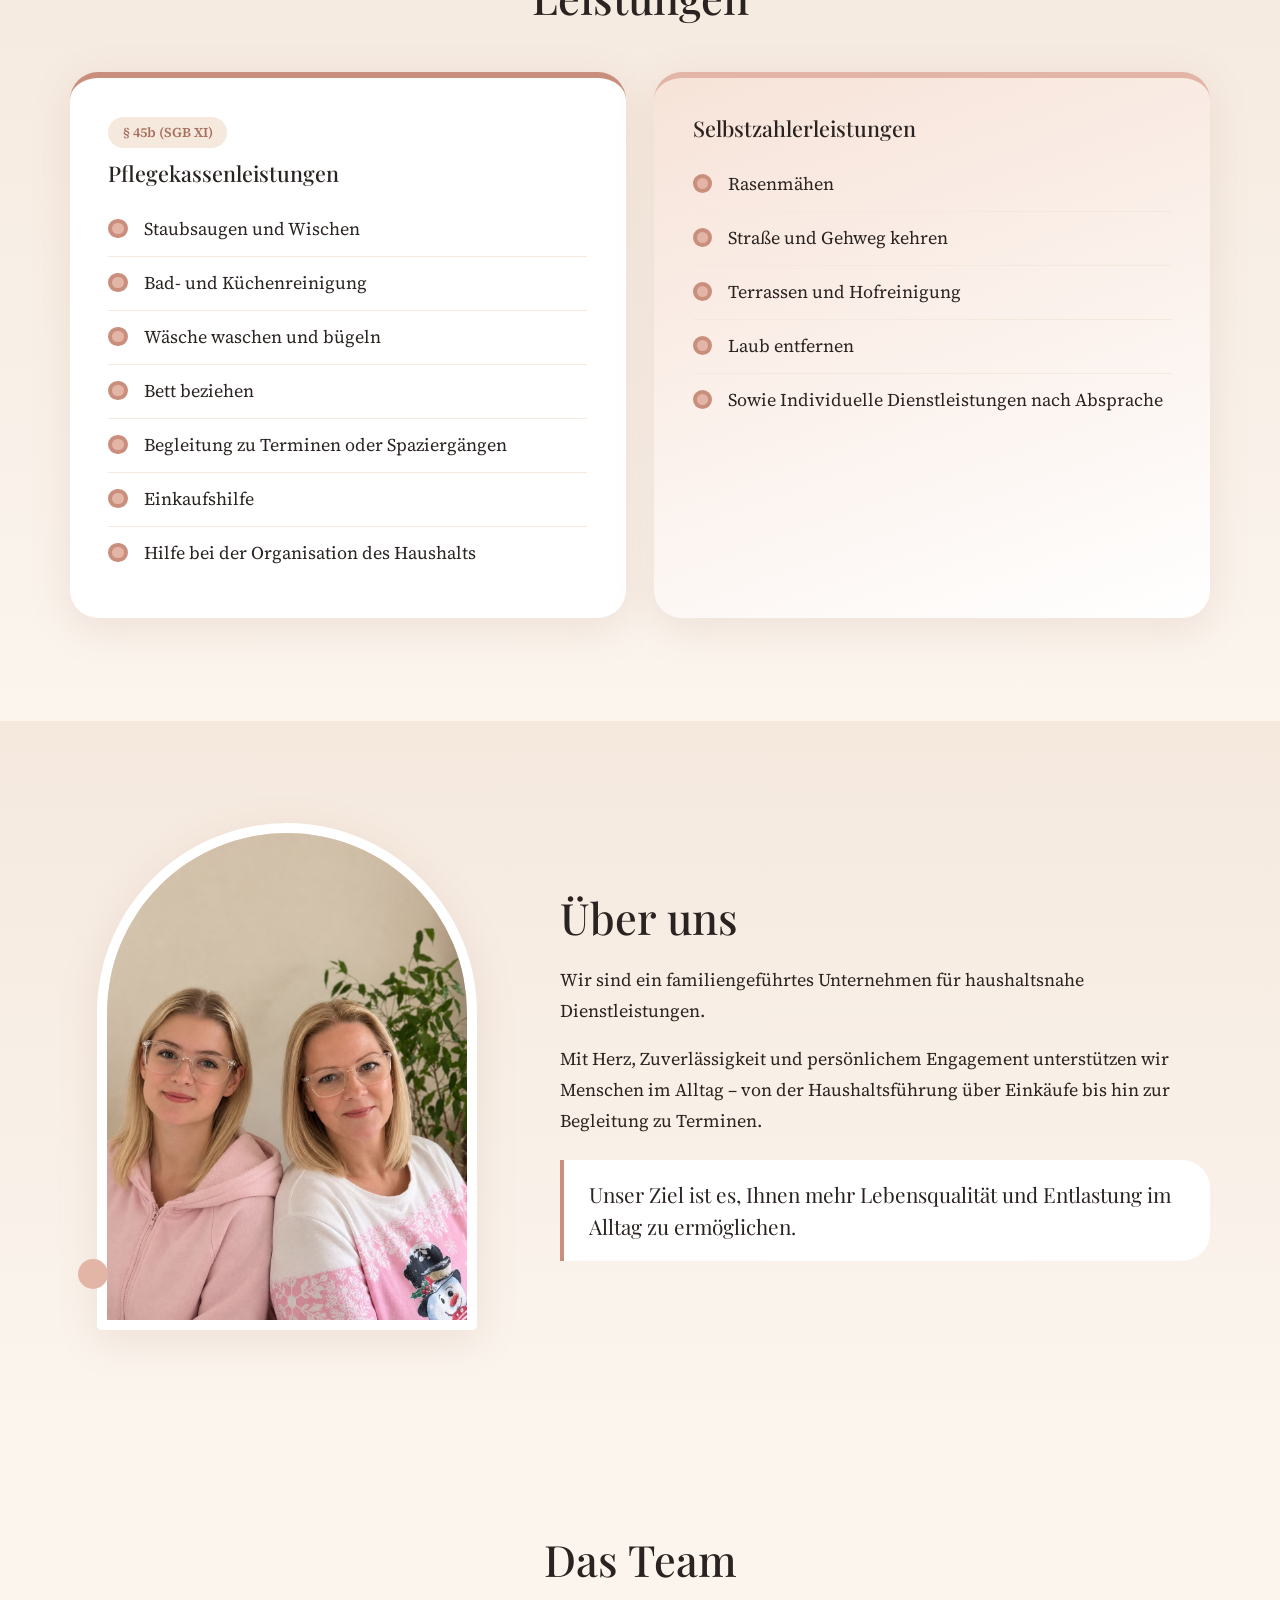
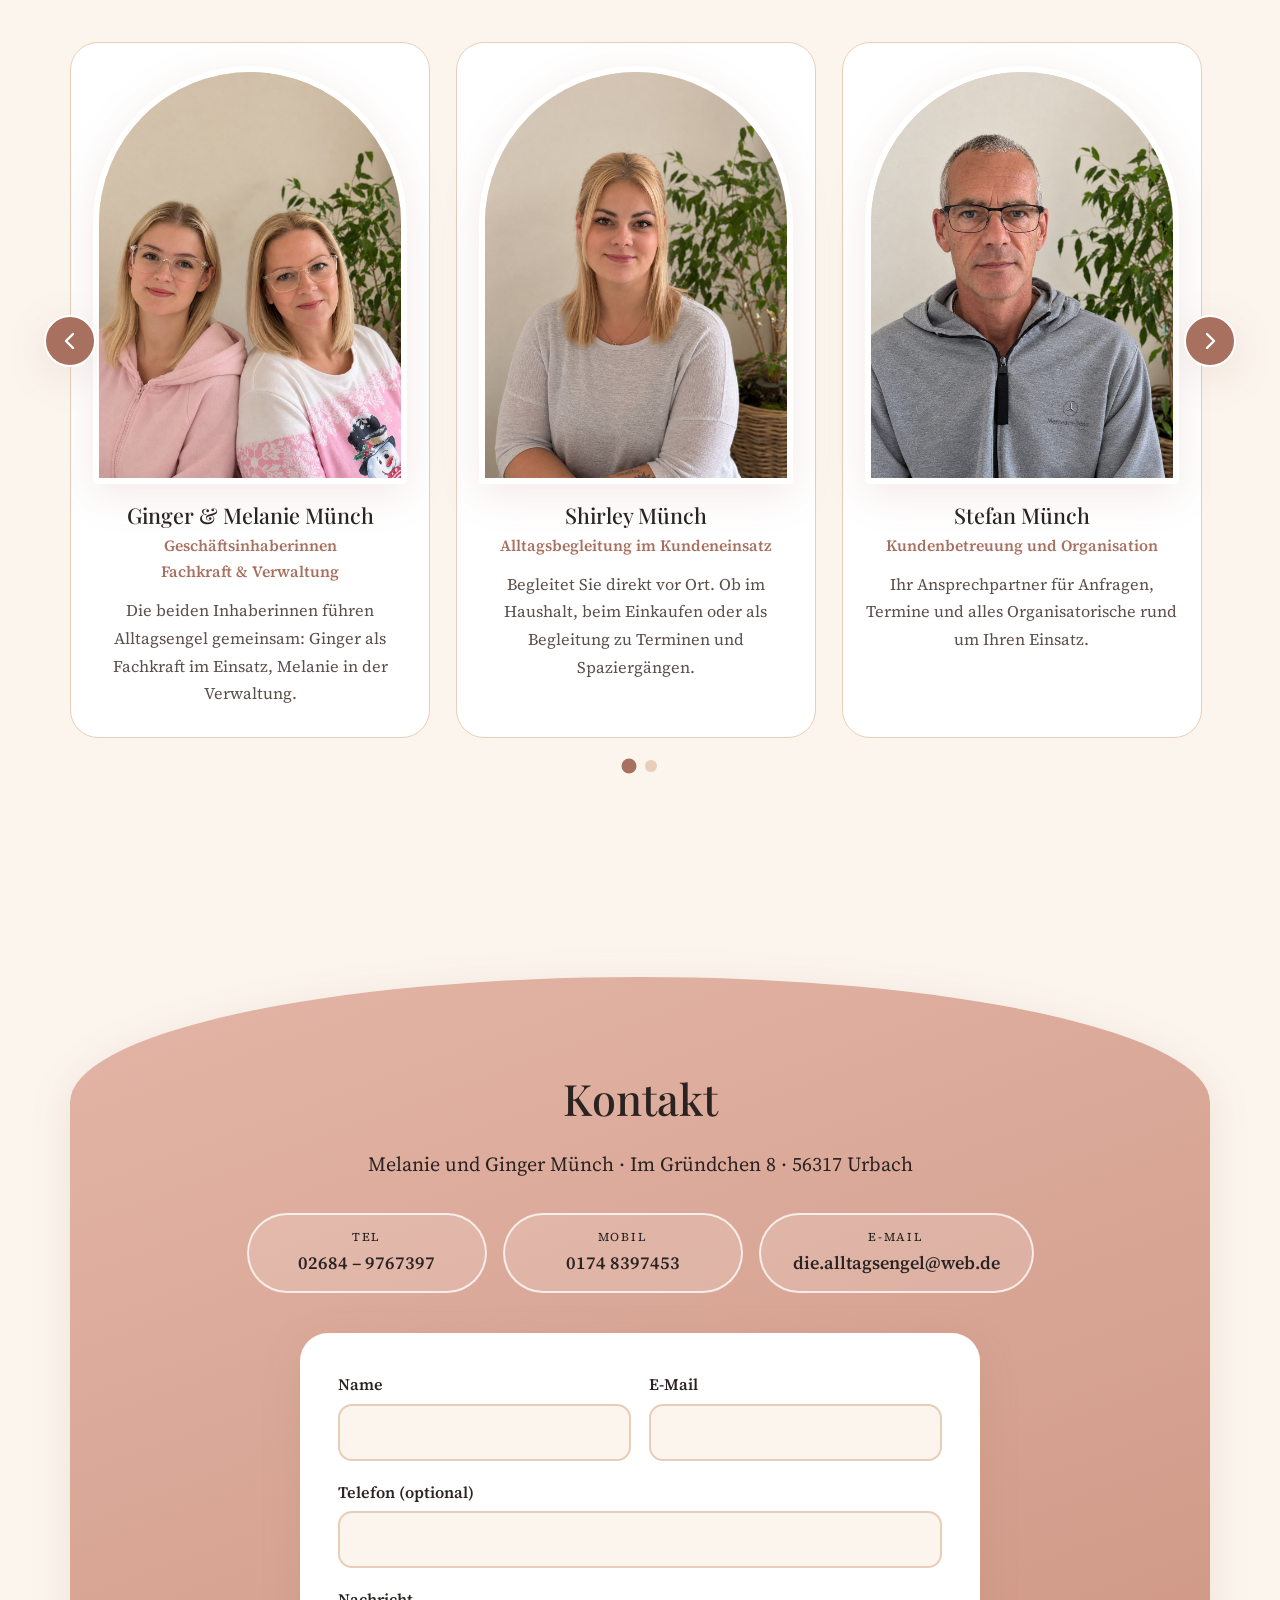
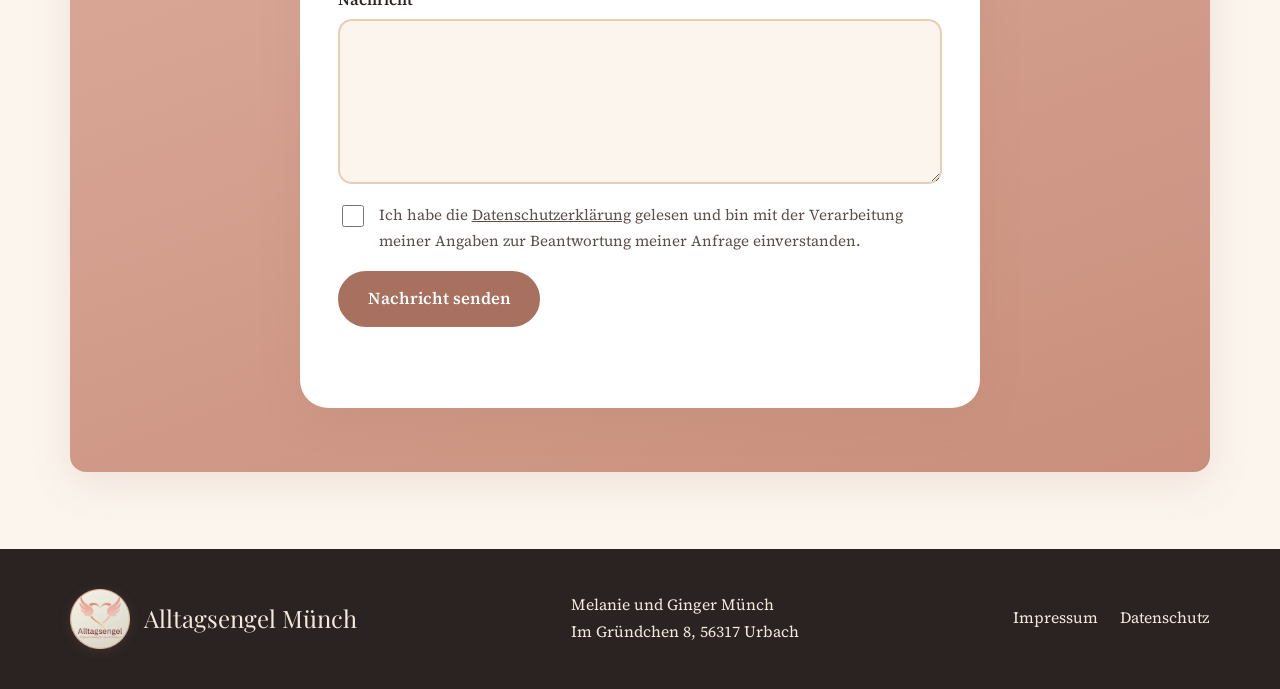
==== commit e2bf92b6: "Kontakt: Anschrift mit Inhaberinnen-Namen statt "Fam. Münch" Co-Authored-By: Claude Fable 5.1 <norep" ====
--- a/index.html
+++ b/index.html
@@ -203,7 +203,7 @@
       <div class="contact-card reveal">
         <header class="section-head">
           <h2>Kontakt</h2>
-          <p class="lead">Fam. Münch · Im Gründchen 8 · 56317 Urbach</p>
+          <p class="lead">Melanie und Ginger Münch · Im Gründchen 8 · 56317 Urbach</p>
         </header>
         <div class="pills">
           <a class="pill" href="tel:+4926849767397"><span>Tel</span>02684 – 9767397</a>
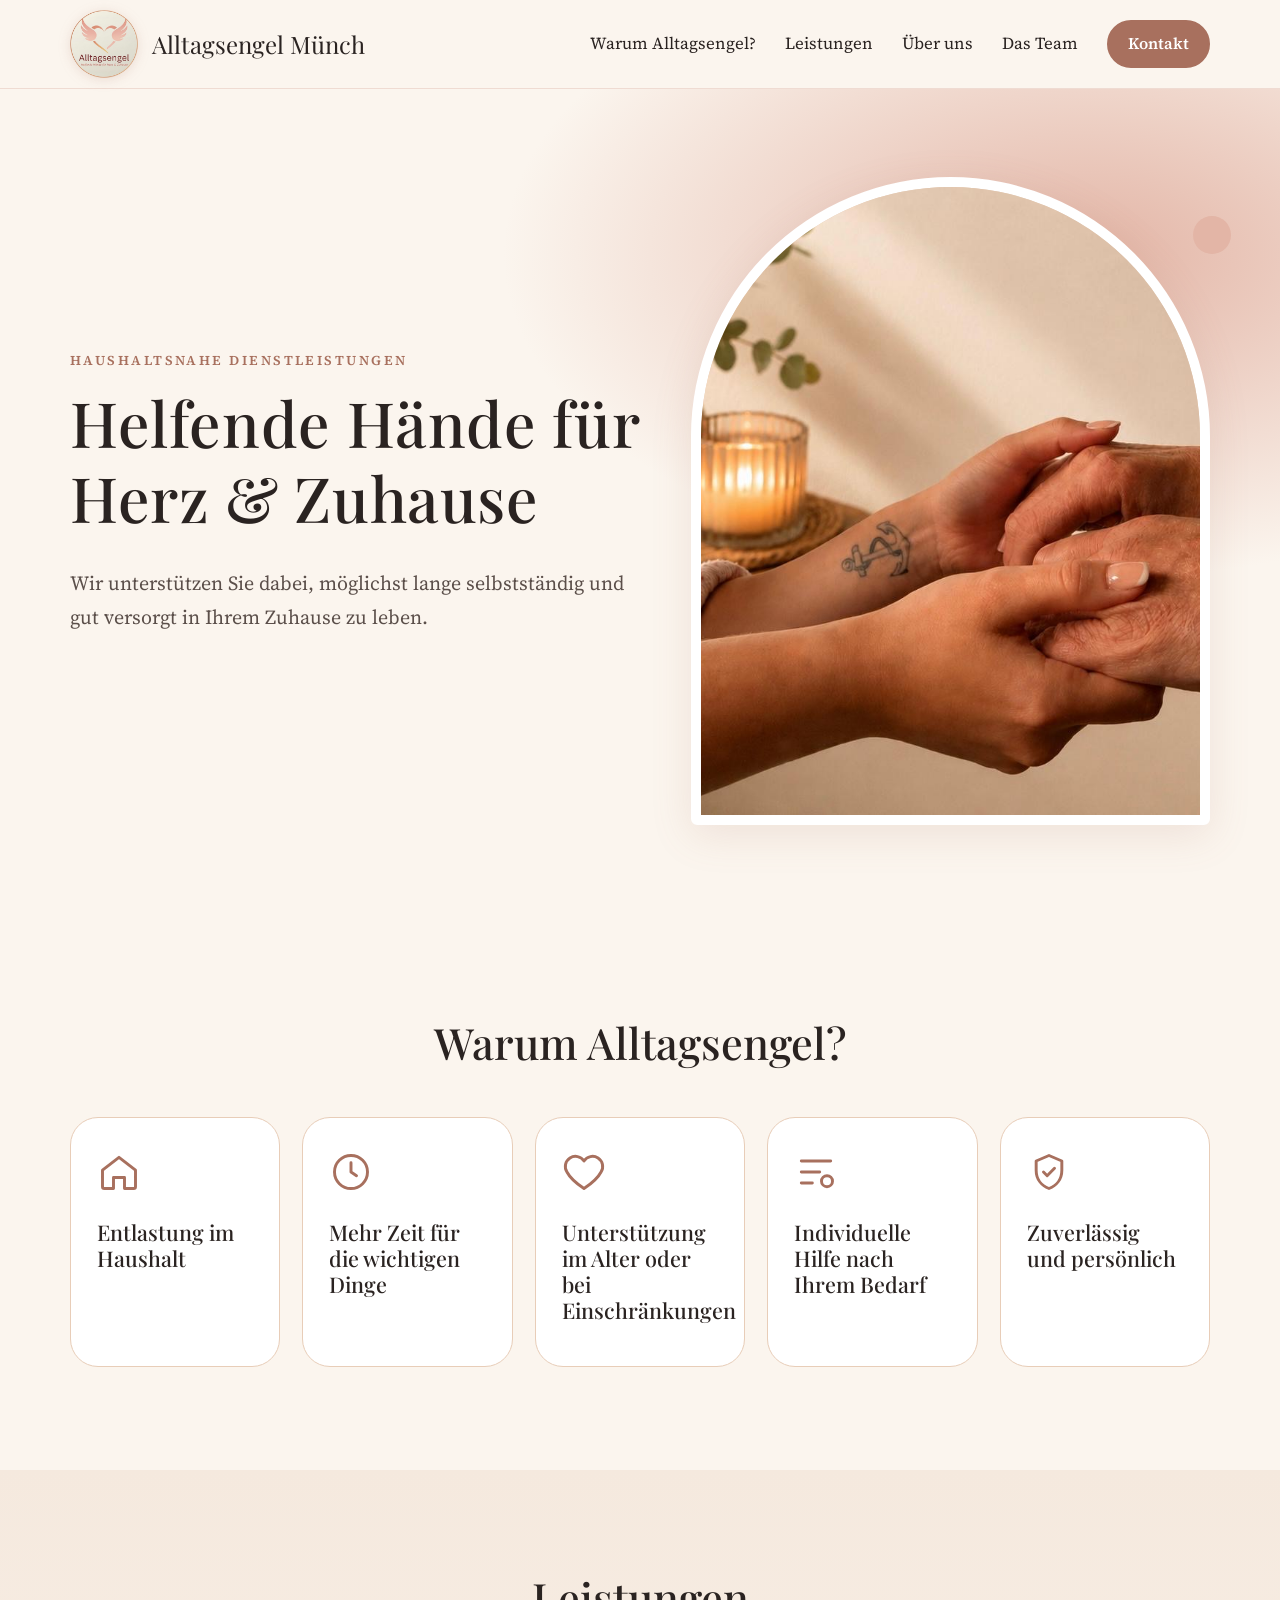
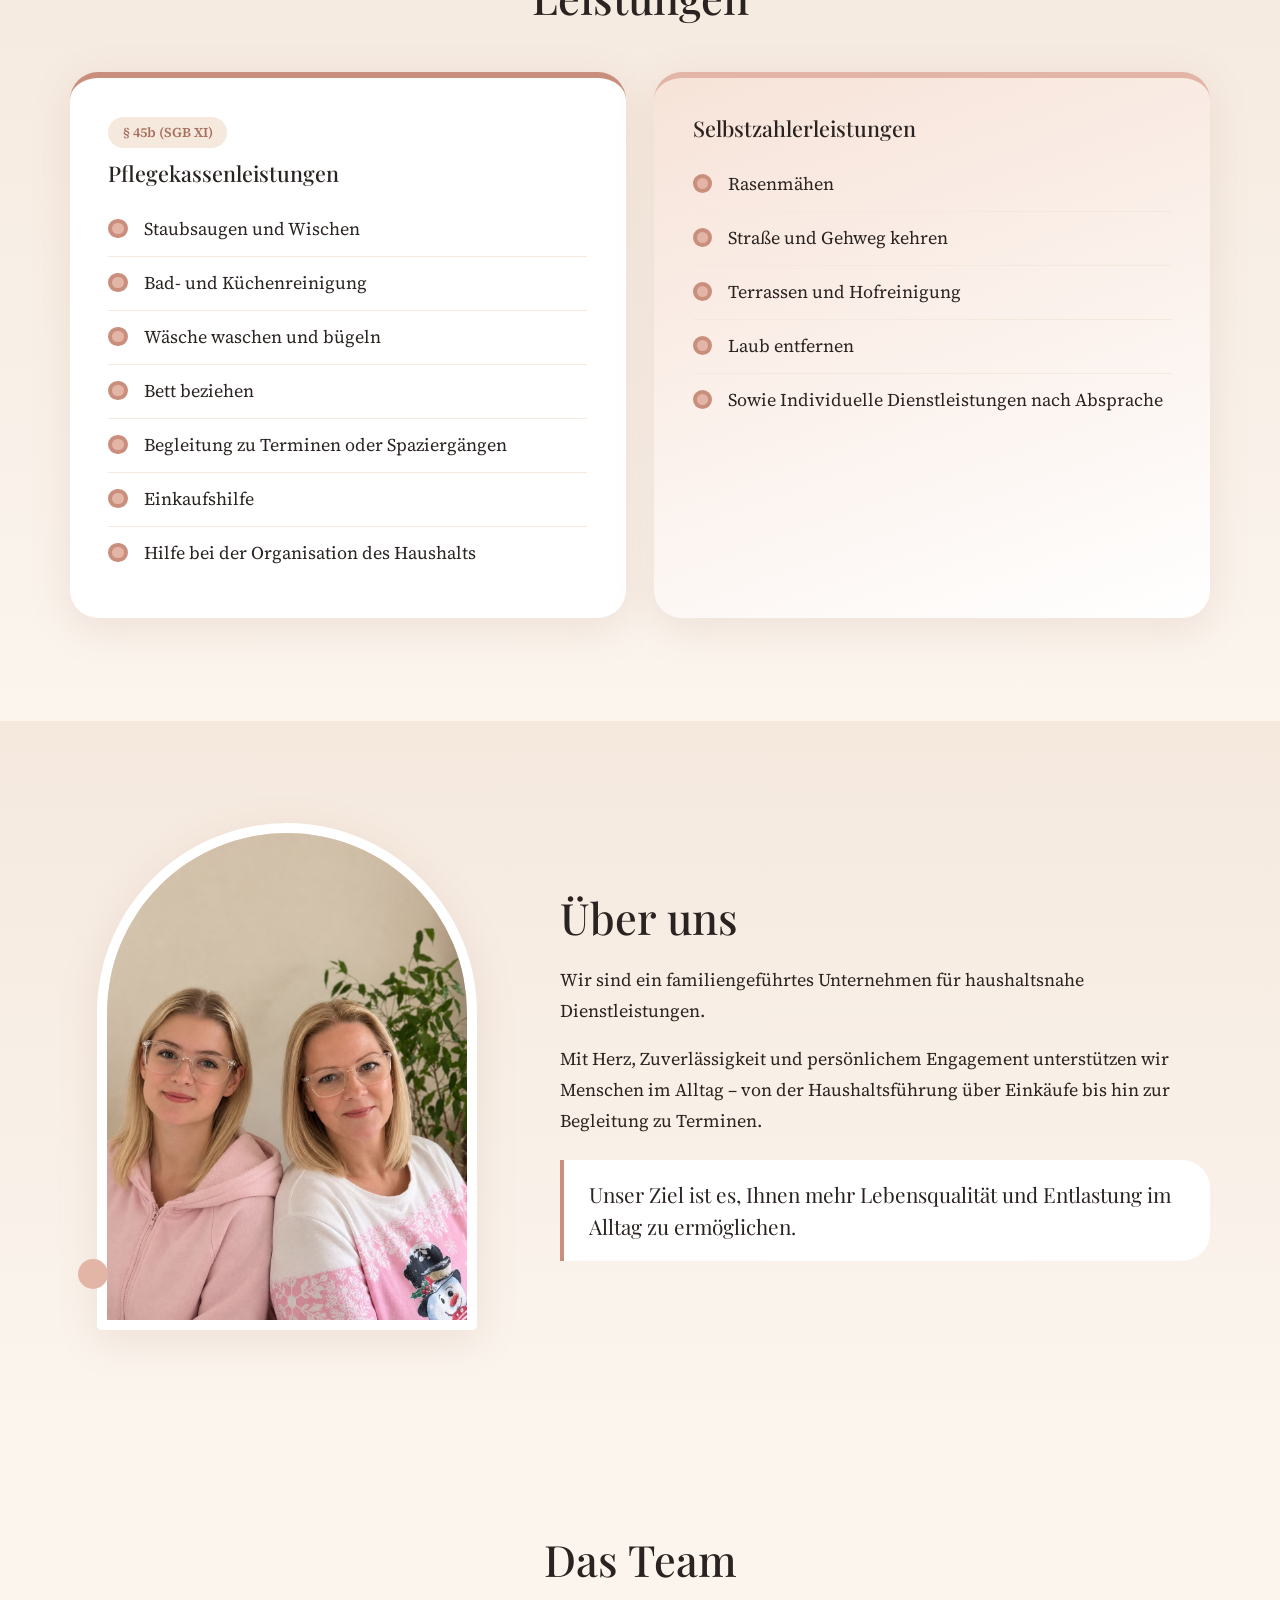
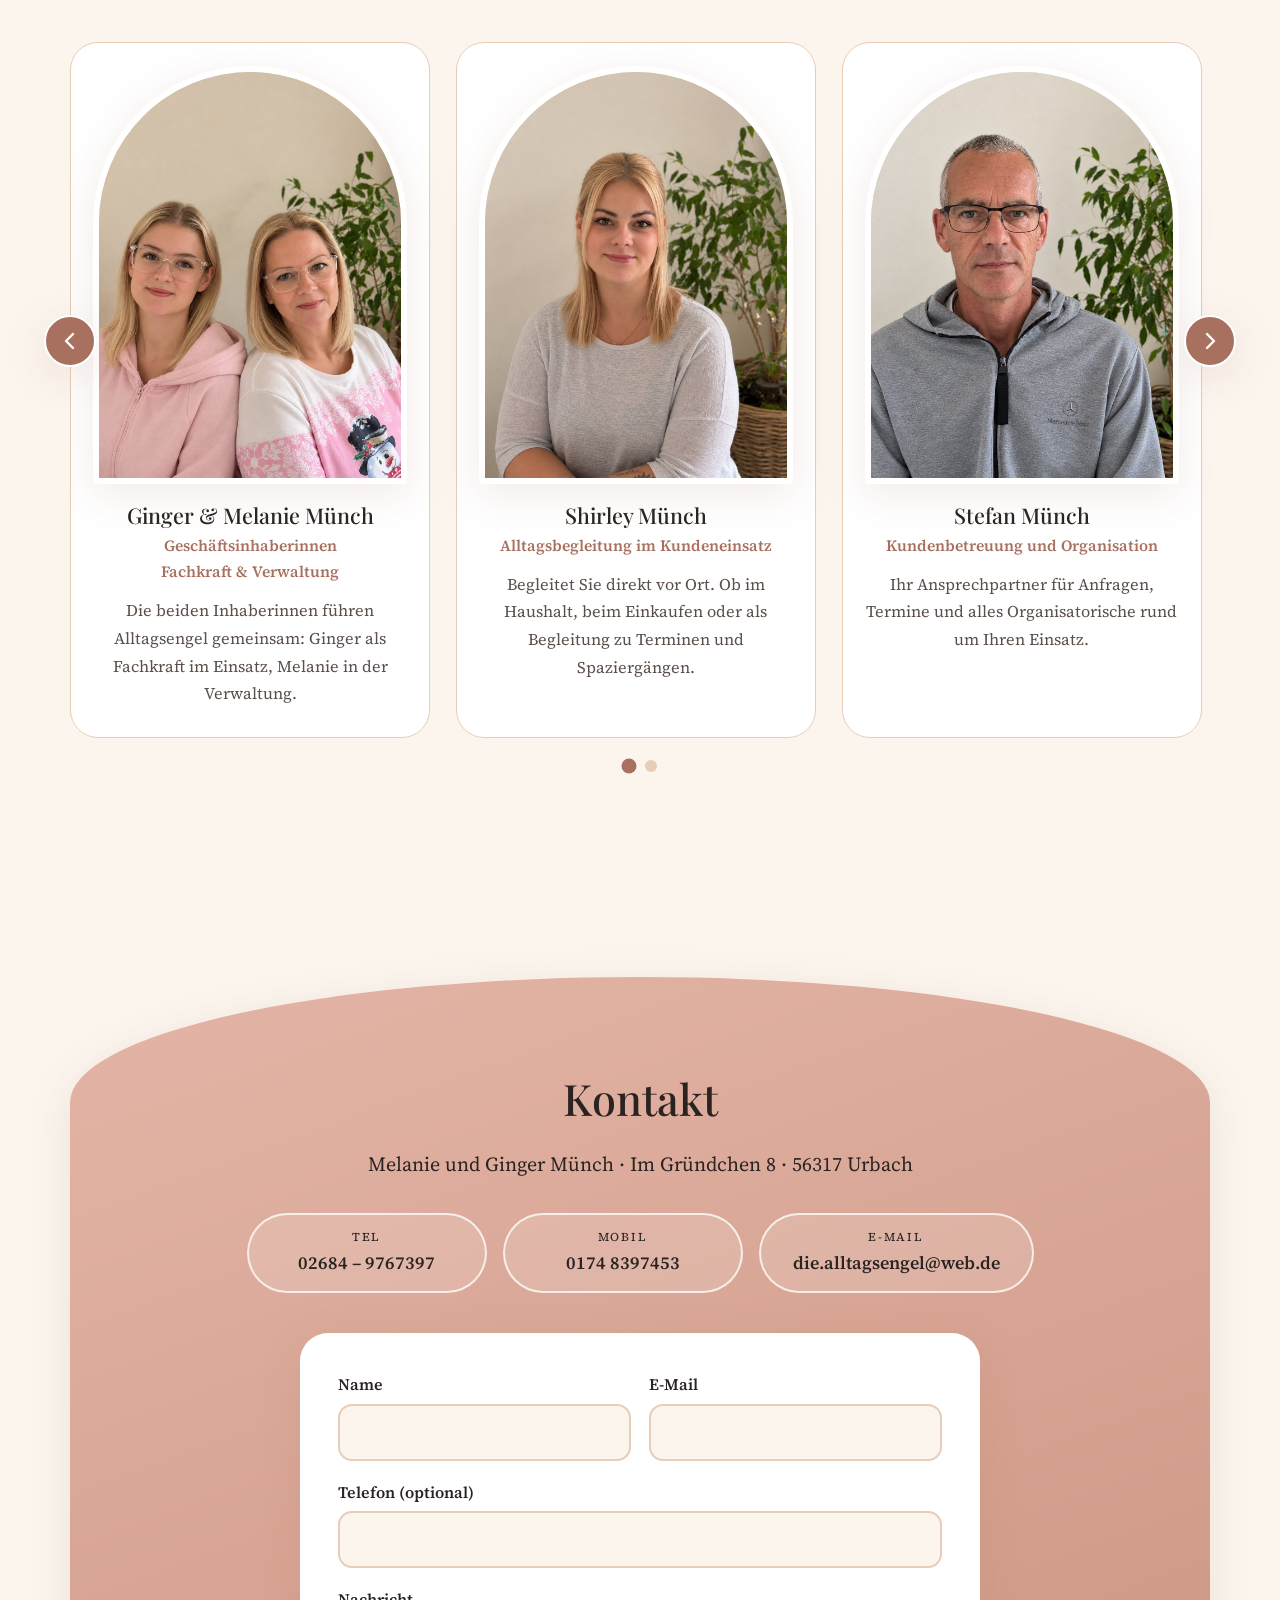
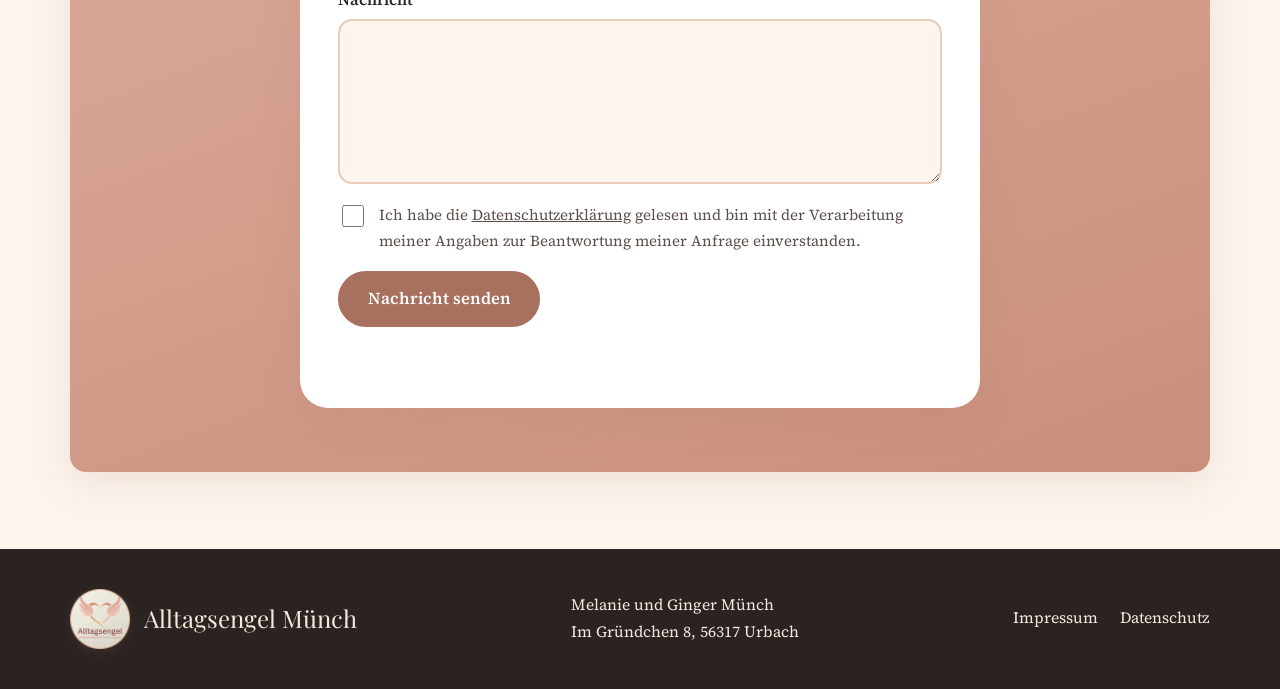
==== commit 56befbec: "Browser-Fallbacks, Datenschutz für All-Inkl, kleineres Logo, Test-Empfänger - aspect-ratio-Fallback " ====
--- a/index.html
+++ b/index.html
@@ -6,7 +6,8 @@
   <title>Alltagsengel Münch – Haushaltsnahe Dienstleistungen in Urbach</title>
   <meta name="description" content="Alltagsengel Münch – Haushaltsnahe Dienstleistungen in Urbach. Mit Herz, Zuverlässigkeit und persönlichem Engagement.">
   <meta name="theme-color" content="#FBF5EE">
-  <link rel="icon" href="assets/logo.png">
+  <link rel="icon" type="image/png" href="assets/logo.png">
+  <link rel="apple-touch-icon" href="assets/logo.png">
   <link rel="preload" href="assets/fonts/playfair-display-latin.woff2" as="font" type="font/woff2" crossorigin>
   <link rel="preload" href="assets/fonts/source-serif-4-latin.woff2" as="font" type="font/woff2" crossorigin>
   <link rel="stylesheet" href="styles.css">
--- a/styles.css
+++ b/styles.css
@@ -76,6 +76,7 @@
 
 /* Buttons */
 .btn {
+  -webkit-appearance: none; appearance: none;
   display: inline-flex; align-items: center; gap: .6rem;
   background: var(--copper-dark); color: var(--white);
   padding: .9rem 1.7rem; border-radius: 999px; text-decoration: none;
@@ -93,6 +94,7 @@
 .site-header {
   position: sticky; top: 0; z-index: 50;
   background: rgba(251, 245, 238, .88);
+  -webkit-backdrop-filter: blur(12px);
   backdrop-filter: blur(12px);
   border-bottom: 1px solid rgba(201, 143, 124, .25);
 }
@@ -122,6 +124,7 @@
 .cta-row { display: flex; flex-wrap: wrap; gap: 1rem; margin-top: 1.8rem; }
 .hero-visual { position: relative; }
 .arch {
+  position: relative;
   border-radius: 999px 999px 24px 24px; overflow: hidden;
   aspect-ratio: 3 / 4; background: var(--sand);
   box-shadow: var(--shadow); border: 10px solid var(--white);
@@ -130,6 +133,12 @@
 /* Hero: hochkanter Bogen (4:5), Ausschnitt so gelegt, dass Hände und Kerze sichtbar sind */
 .arch-hero { aspect-ratio: 4 / 5; }
 .arch-hero img { object-position: 28% 50%; }
+/* Fallback für ältere Browser ohne aspect-ratio (z. B. iOS 14, Safari 14): Padding-Trick */
+@supports not (aspect-ratio: 1 / 1) {
+  .arch::before { content: ""; display: block; padding-top: 133.333%; }
+  .arch-hero::before { padding-top: 125%; }
+  .arch img { position: absolute; top: 0; left: 0; width: 100%; height: 100%; }
+}
 .dot { position: absolute; top: 6%; right: -4%; width: 38px; height: 38px; border-radius: 50%; background: var(--rose); }
 
 /* Sections */
@@ -205,6 +214,7 @@
 .team-card p:last-child { color: var(--ink-soft); font-size: 1.02rem; margin: 0; }
 
 .carousel-btn {
+  -webkit-appearance: none; appearance: none;
   position: absolute; top: 38%; z-index: 2;
   width: 52px; height: 52px; border-radius: 50%; border: 2px solid var(--white);
   background: var(--copper-dark); color: var(--white); cursor: pointer;
@@ -219,6 +229,7 @@
 
 .carousel-dots { display: flex; justify-content: center; gap: .6rem; margin-top: .4rem; }
 .carousel-dots button {
+  -webkit-appearance: none; appearance: none;
   width: 12px; height: 12px; padding: 0; border-radius: 50%; border: 0; cursor: pointer;
   background: var(--sand); transition: background .2s, transform .2s;
 }
@@ -285,7 +296,7 @@
 /* Responsive */
 @media (max-width: 900px) {
   .hero-grid, .about-grid, .service-grid { grid-template-columns: 1fr; }
-  .hero-visual { max-width: 480px; margin: 0 auto; }
+  .hero-visual { width: 100%; max-width: 480px; margin: 0 auto; }
   .steps { grid-template-columns: 1fr; }
   .call-fab { display: grid; }
   .nav-toggle { display: block; }
@@ -305,7 +316,8 @@
 }
 
 /* Overflow-Schutz */
-html, body { overflow-x: clip; }
+html { overflow-x: hidden; }
+@supports (overflow-x: clip) { html, body { overflow-x: clip; } }
 .hero-grid > *, .about-grid > *, .service-grid > * { min-width: 0; }
 .carousel { max-width: 100%; }
 
@@ -318,6 +330,7 @@
 .form label { display: grid; gap: .35rem; font-size: 1rem; font-weight: 600; }
 .form-row { display: grid; grid-template-columns: 1fr 1fr; gap: 1.1rem; }
 .form input[type="text"], .form input[type="email"], .form input[type="tel"], .form textarea {
+  -webkit-appearance: none; appearance: none;
   font: inherit; font-weight: 400; color: var(--ink); width: 100%;
   padding: .8rem 1rem; border: 2px solid var(--sand); border-radius: 14px; background: var(--cream);
   transition: border-color .2s, box-shadow .2s;
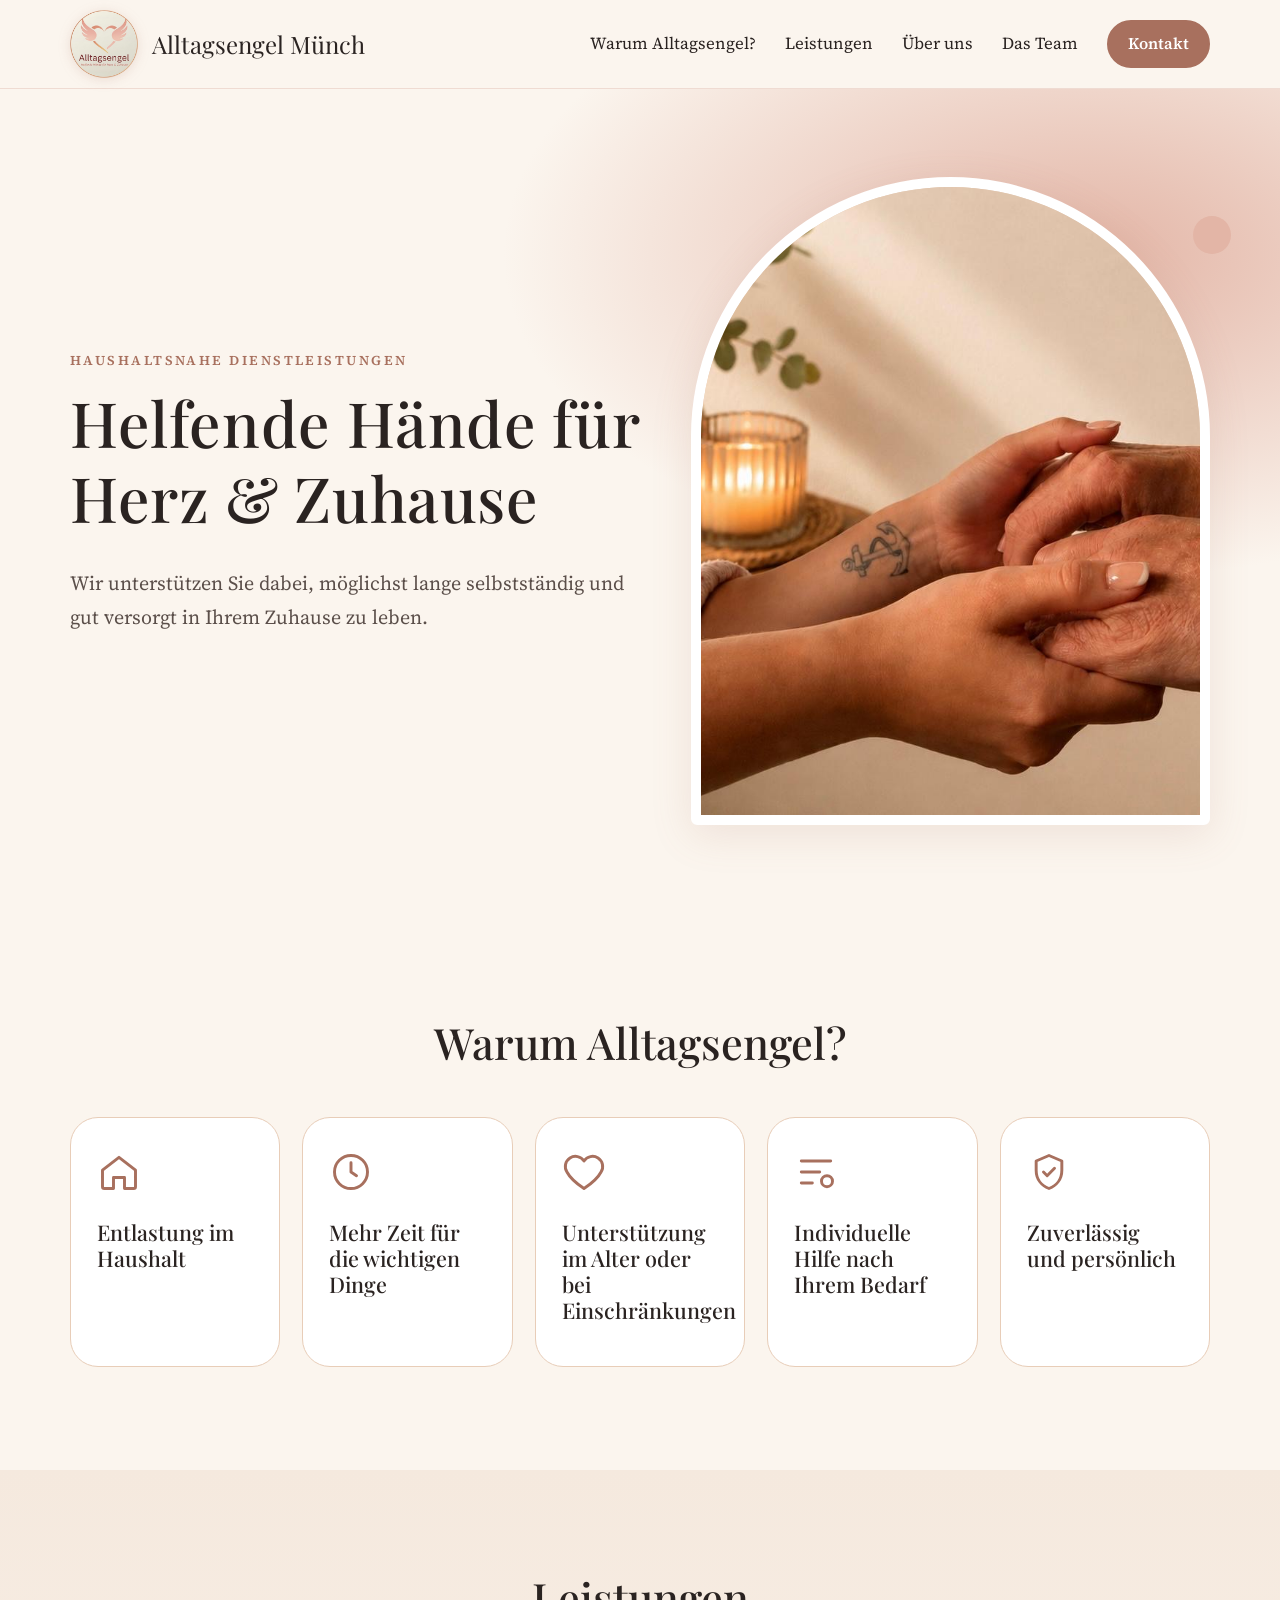
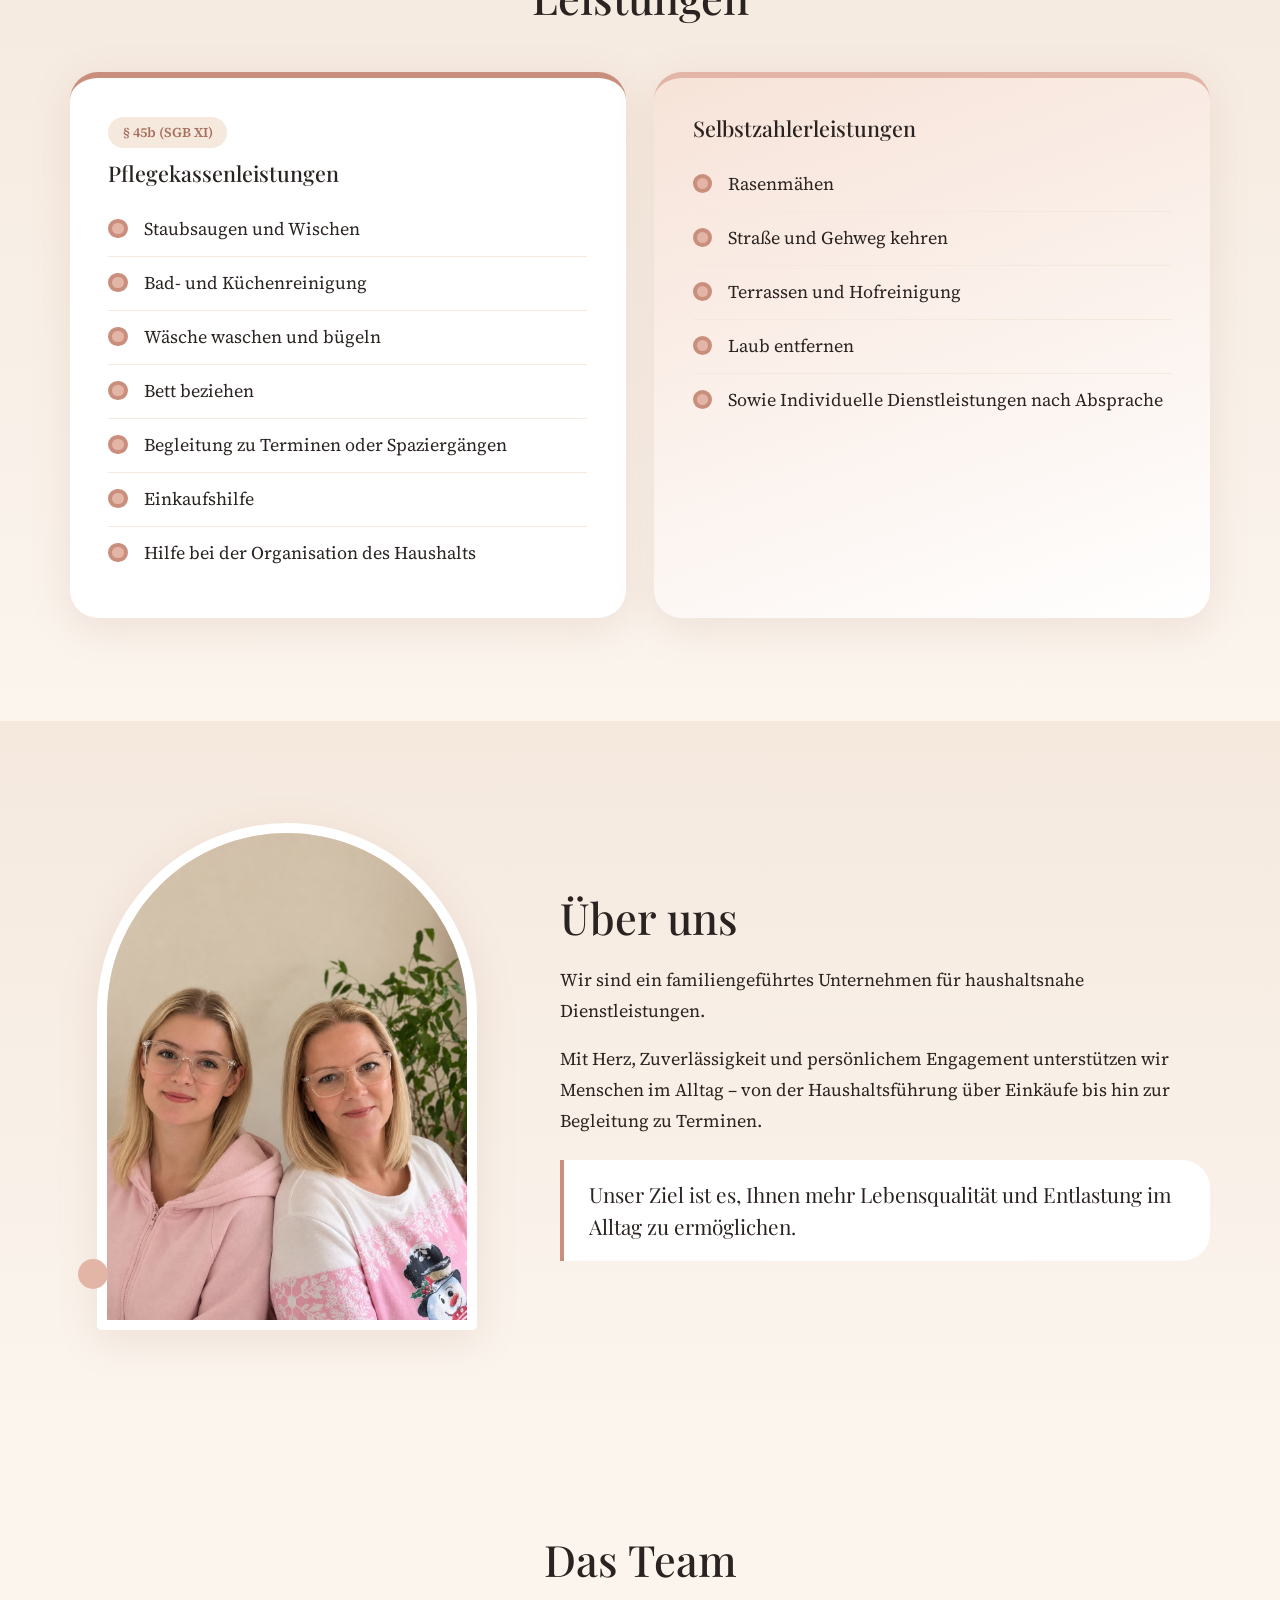
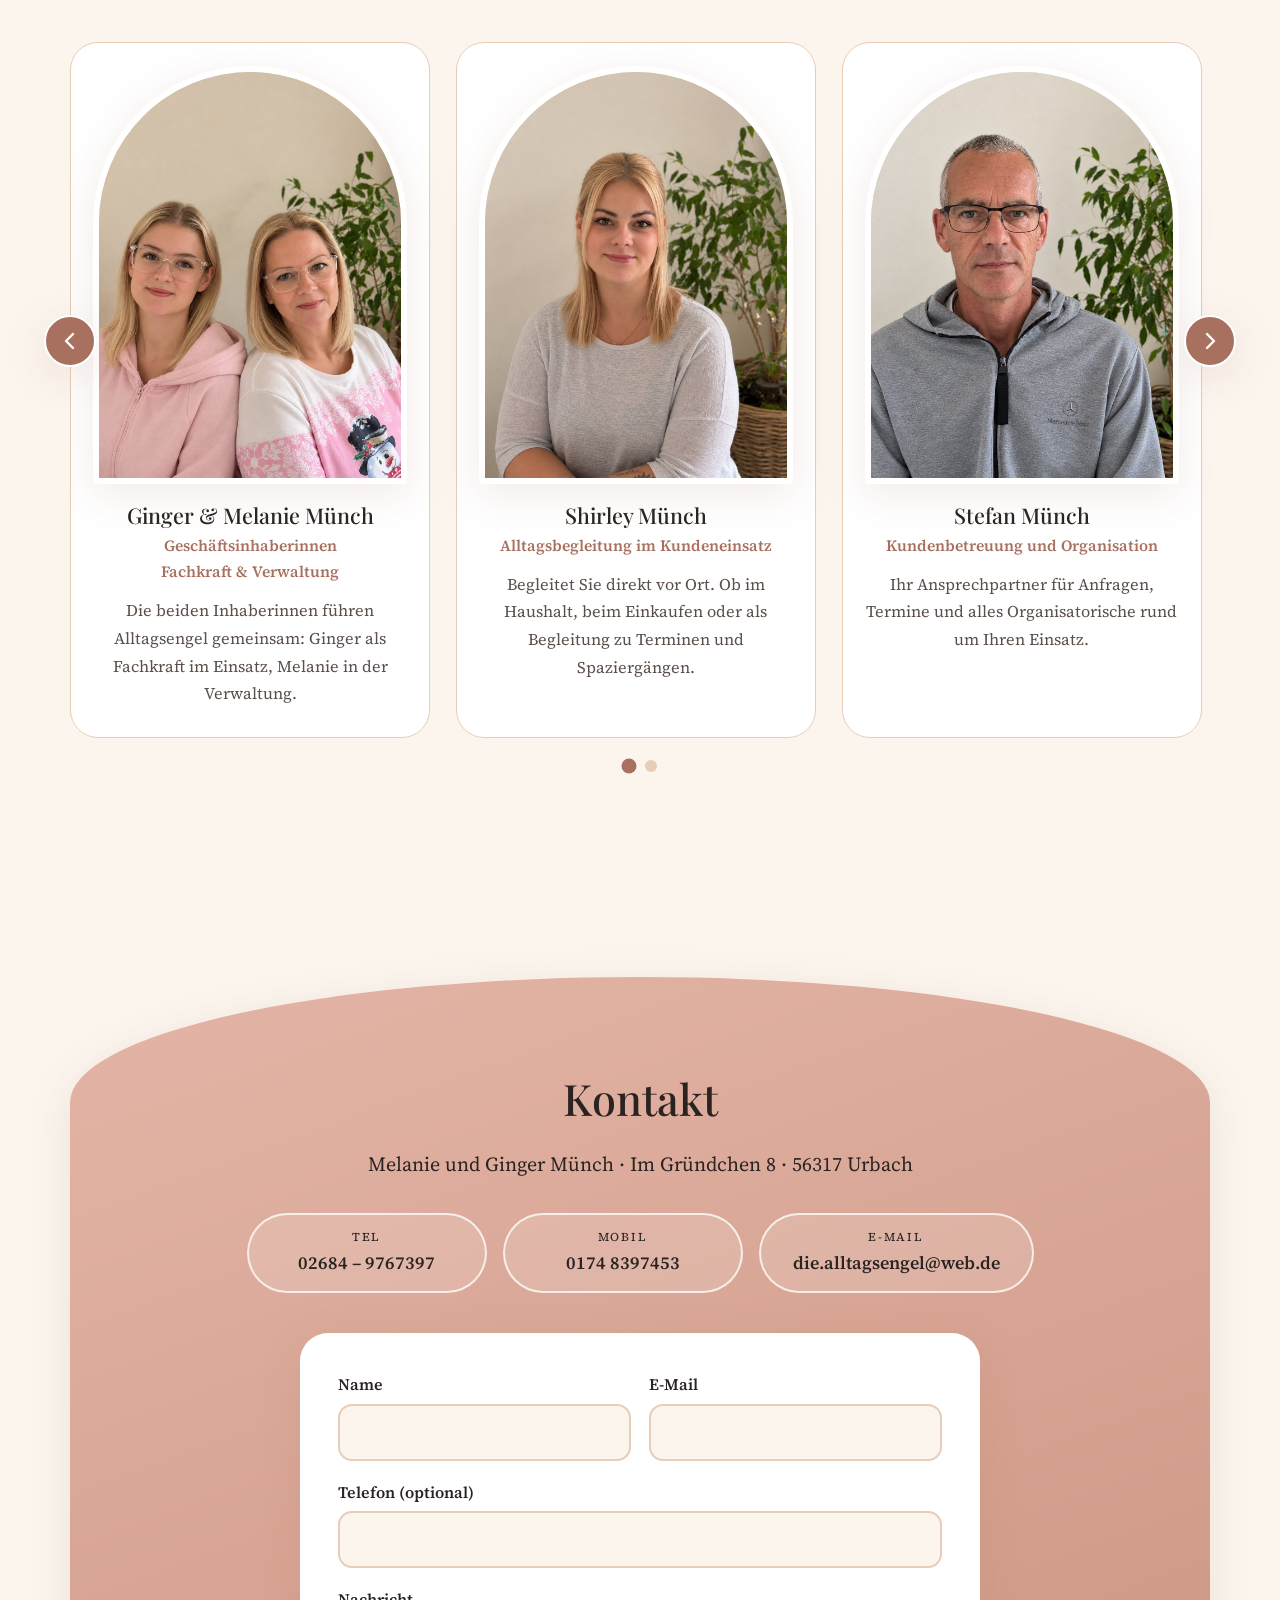
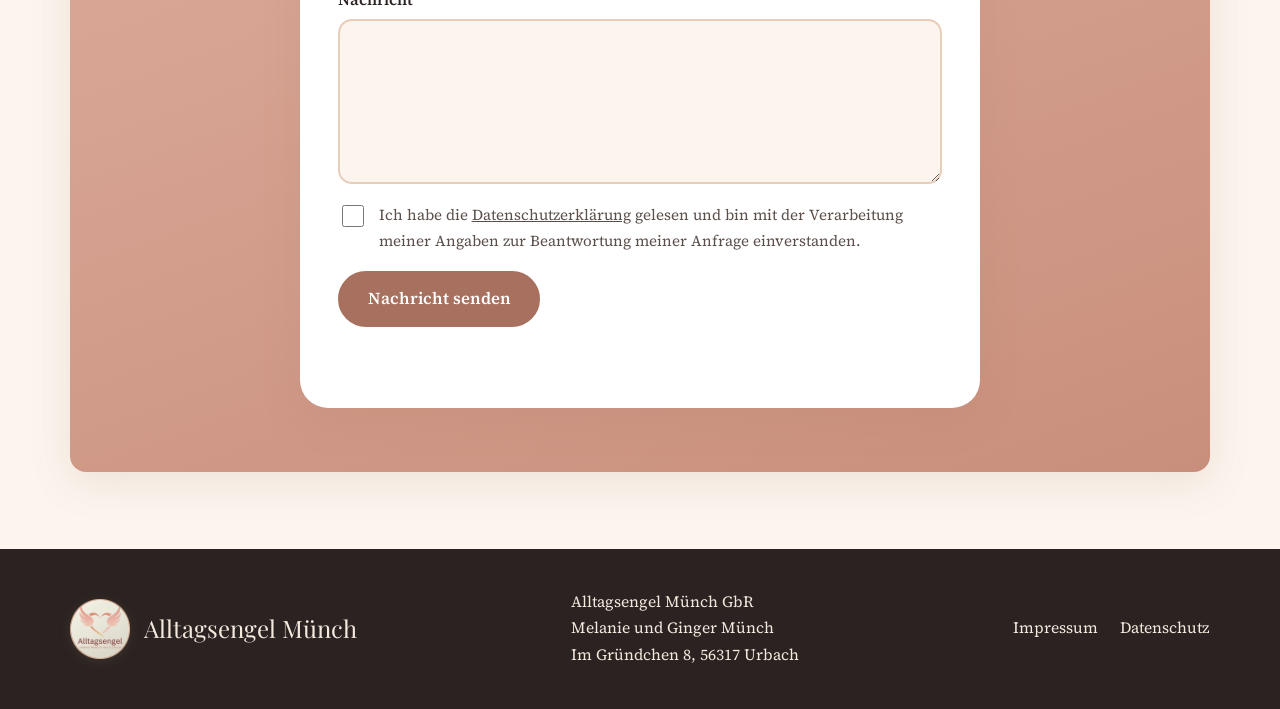
==== commit a5c1aa72: "Datenschutz: WEB.DE-Postfach, Aufsichtsbehörde RLP; Footer mit GbR-Firmenname Co-Authored-By: Claude" ====
--- a/index.html
+++ b/index.html
@@ -246,7 +246,7 @@
       <img src="assets/logo.png" alt="" width="60" height="60">
       <span>Alltagsengel Münch</span>
     </div>
-    <p>Melanie und Ginger Münch<br>Im Gründchen 8, 56317 Urbach</p>
+    <p>Alltagsengel Münch GbR<br>Melanie und Ginger Münch<br>Im Gründchen 8, 56317 Urbach</p>
     <nav aria-label="Rechtliches">
       <a href="impressum.html">Impressum</a>
       <a href="datenschutz.html">Datenschutz</a>
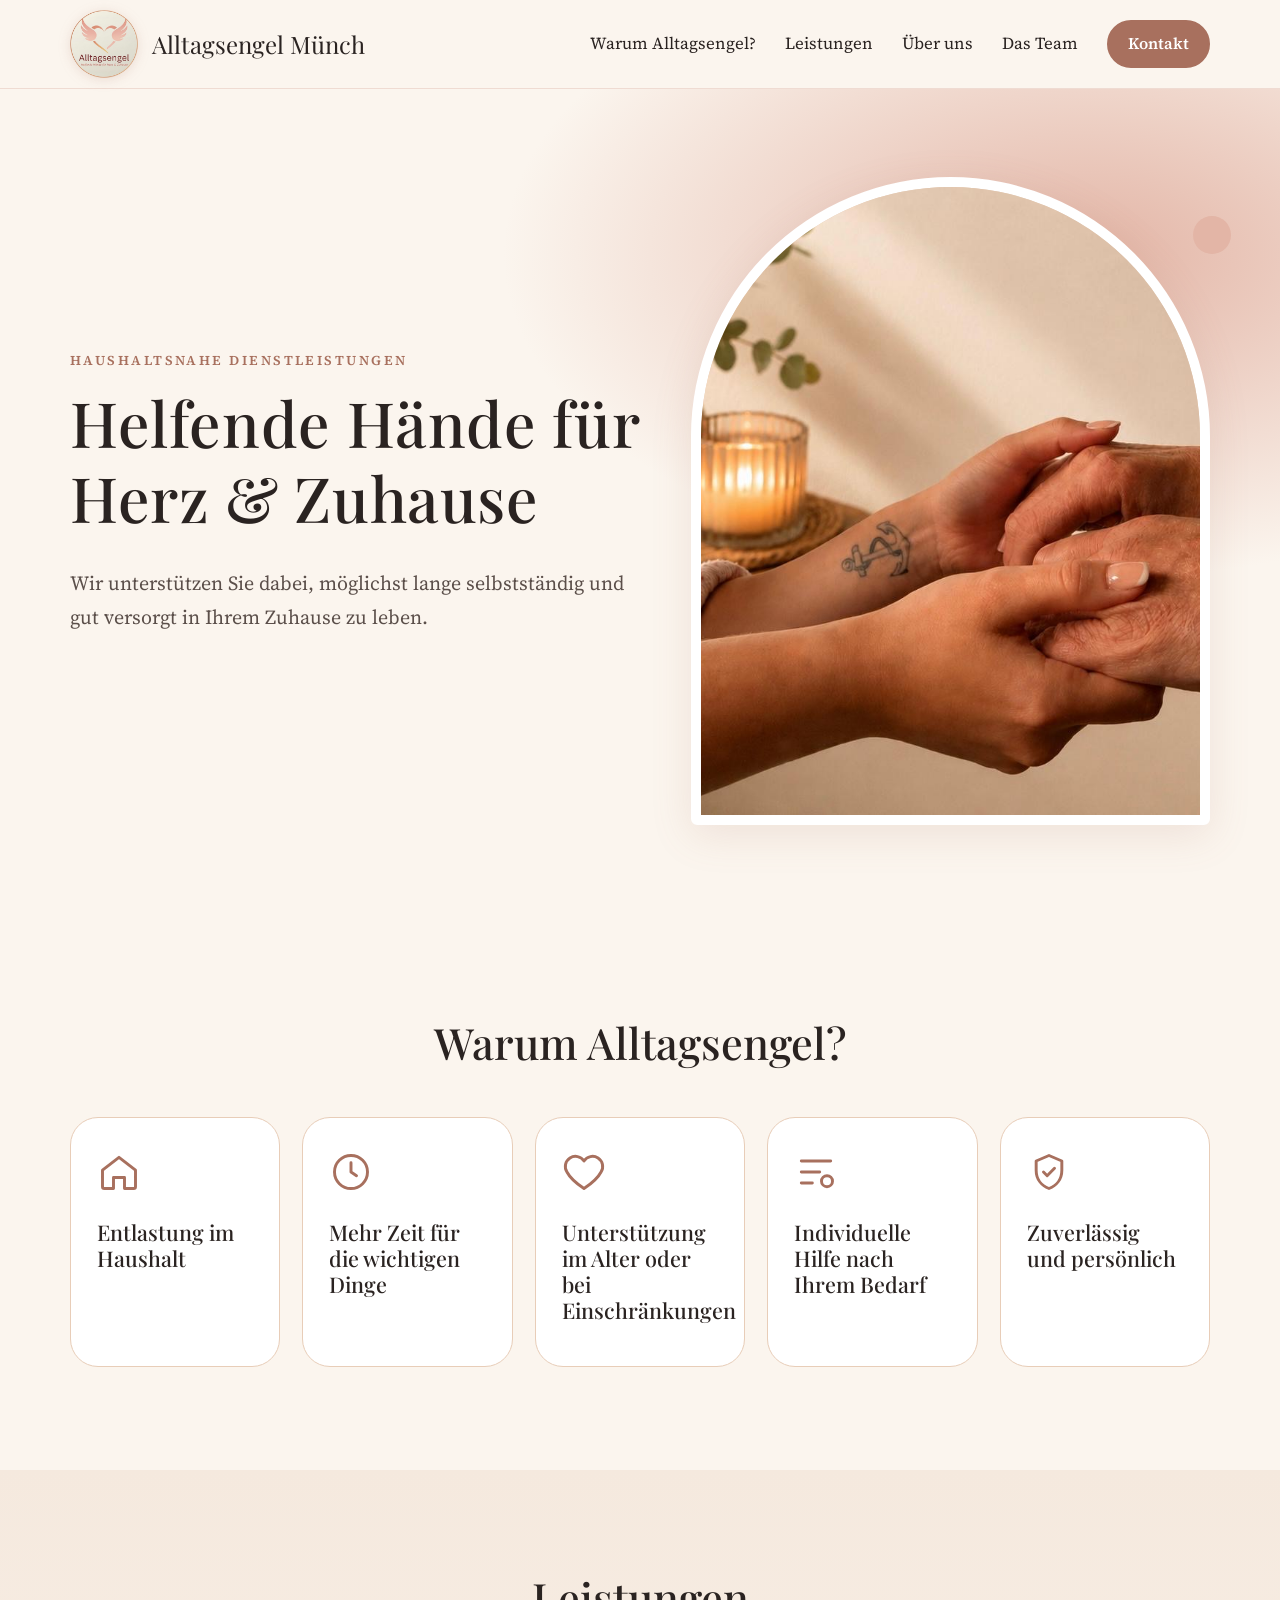
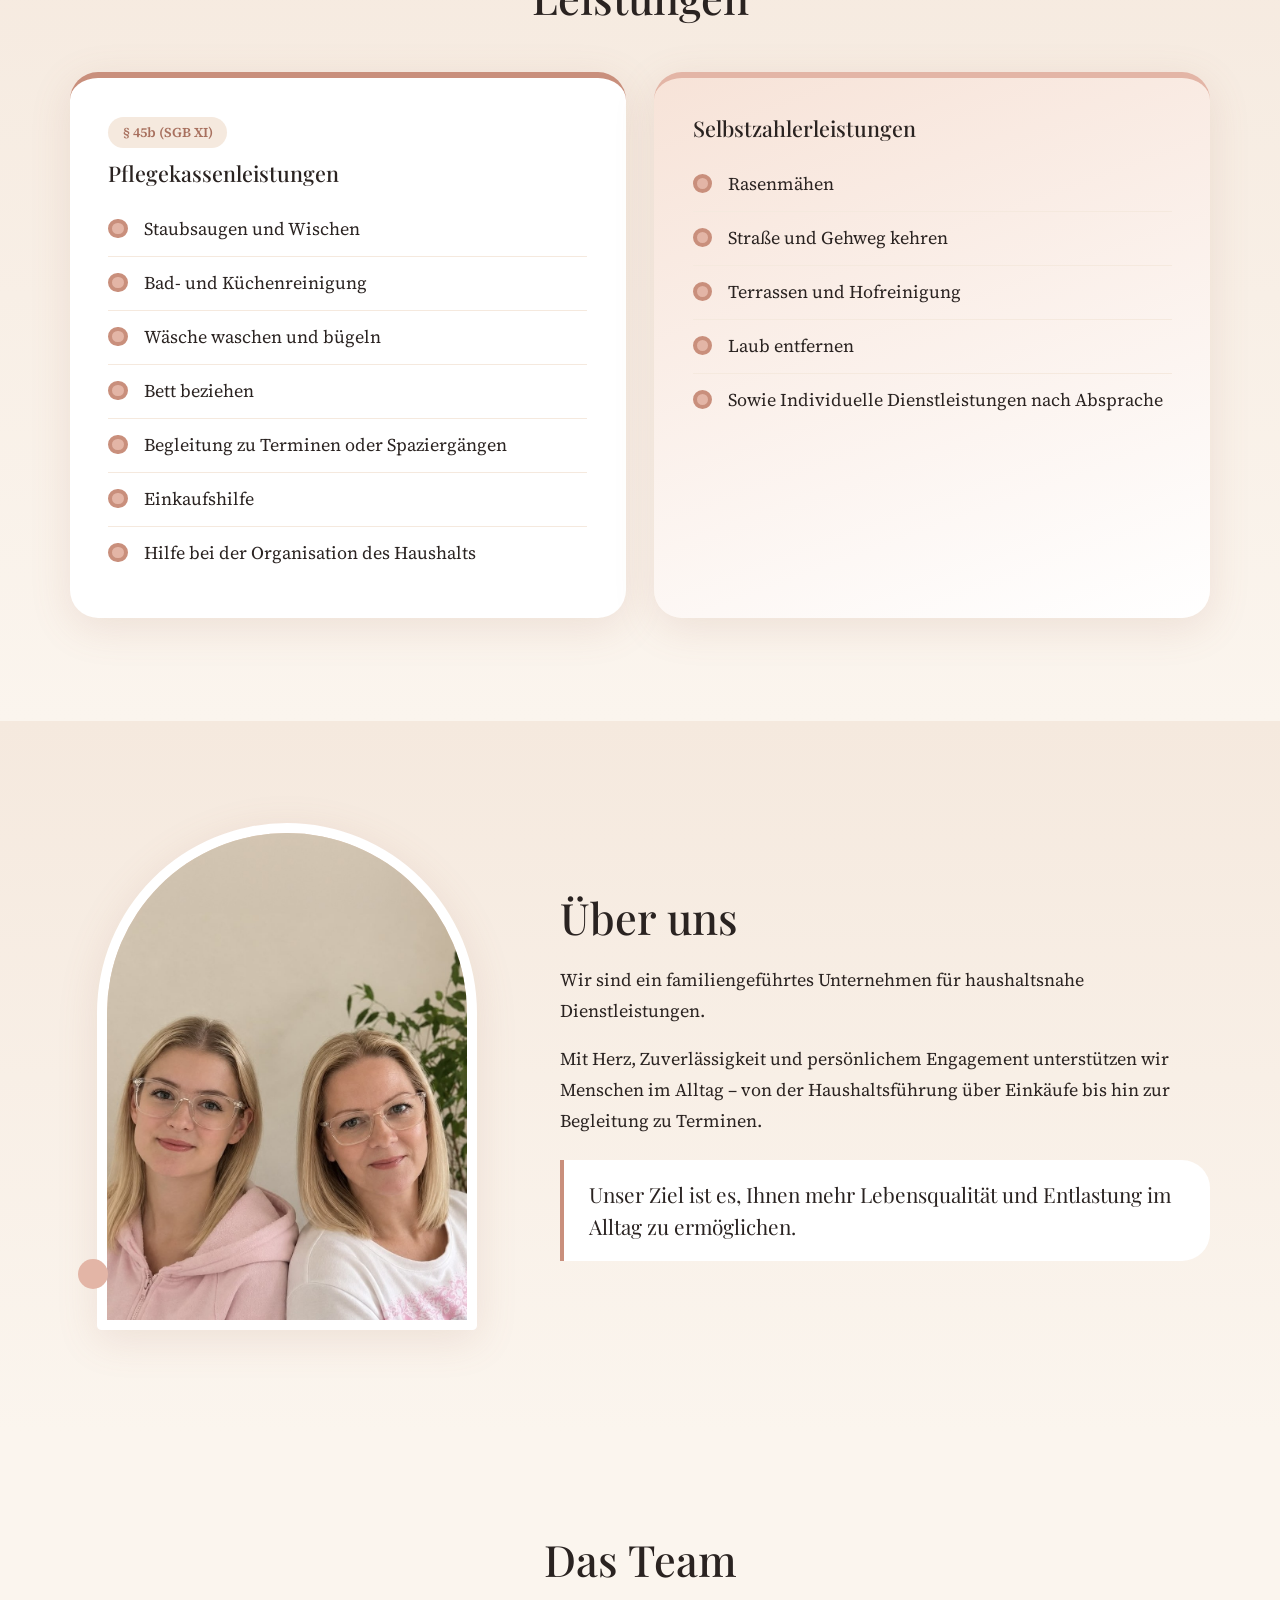
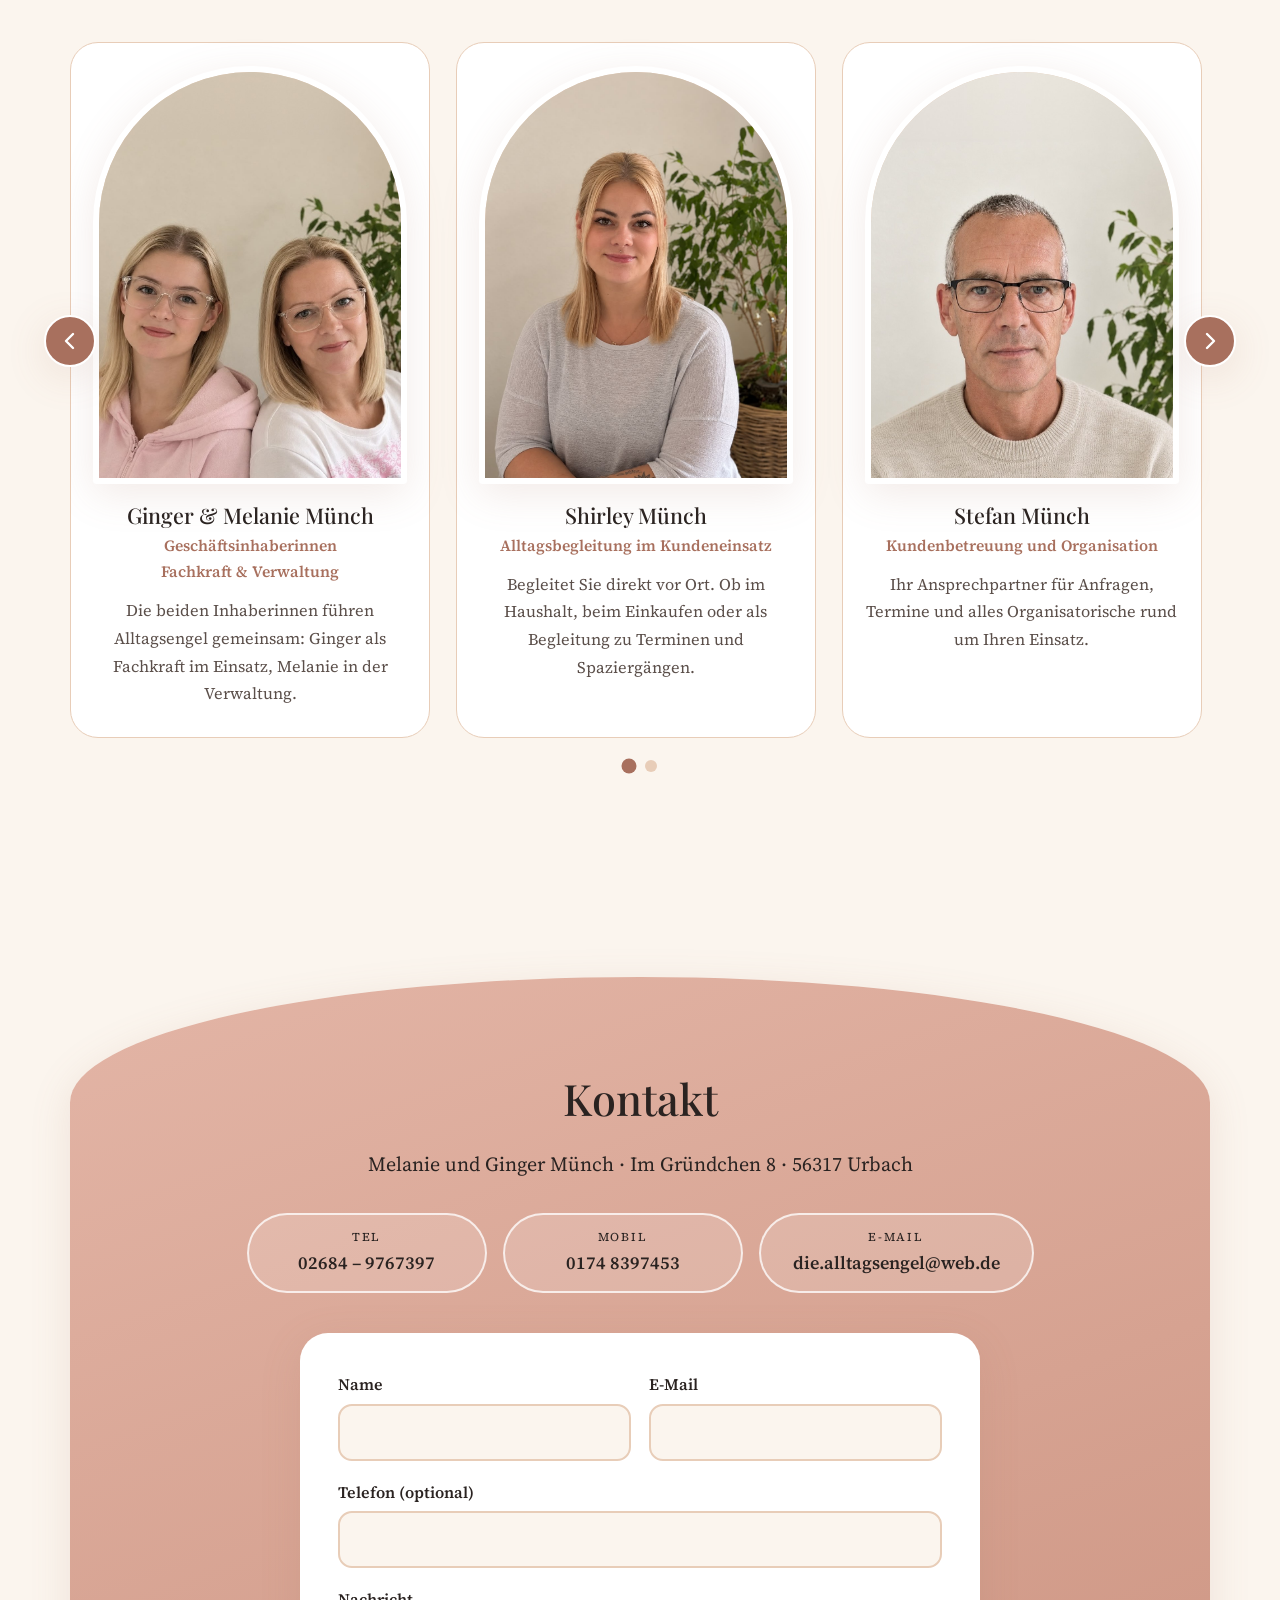
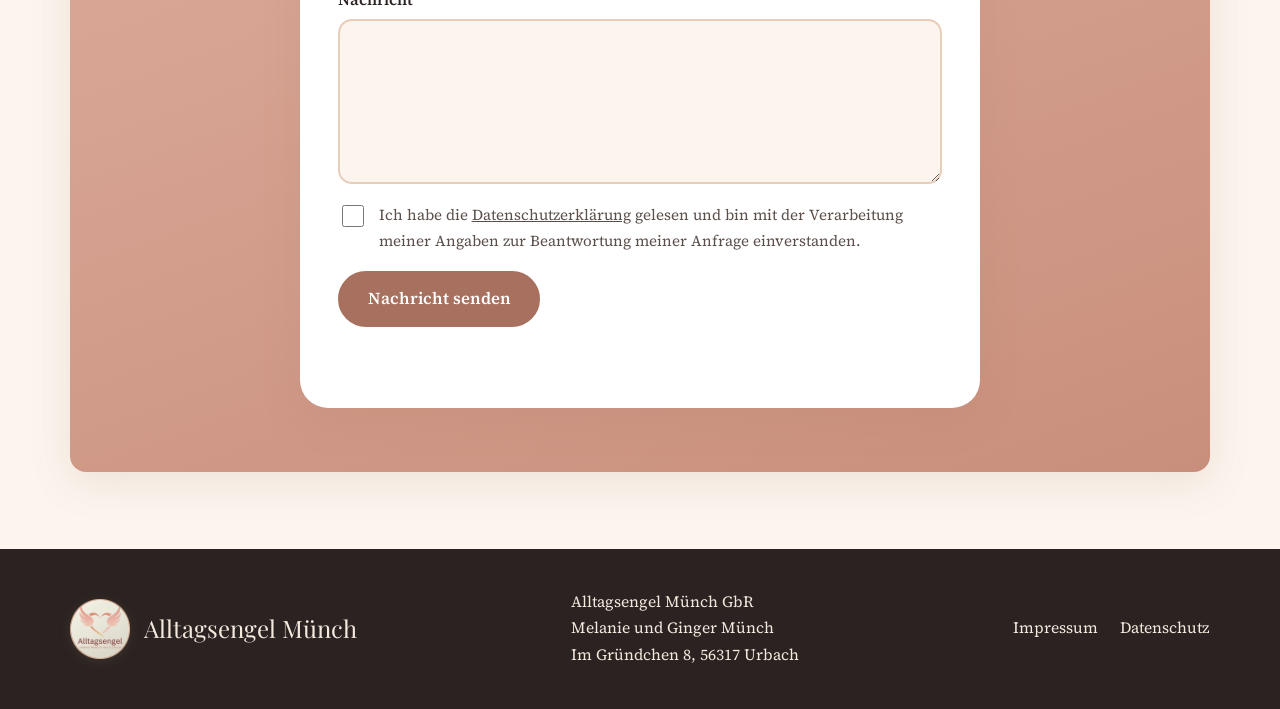
==== commit 7a25316d: "Fotos auf 3:4 gebracht: Wand oben verlängert, kein seitlicher Beschnitt im Bogen Co-Authored-By: Cla" ====
--- a/index.html
+++ b/index.html
@@ -128,7 +128,7 @@
     <div class="container about-grid">
       <div class="about-photo reveal">
         <div class="arch">
-          <img src="assets/inhaber.jpeg" alt="Ginger und Melanie Münch, die Inhaberinnen von Alltagsengel" width="1086" height="1448" loading="lazy">
+          <img src="assets/inhaber.jpeg" alt="Ginger und Melanie Münch, die Inhaberinnen von Alltagsengel" width="925" height="1233" loading="lazy">
         </div>
         <span class="dot" aria-hidden="true"></span>
       </div>
@@ -157,7 +157,7 @@
         <ul class="carousel-track" aria-label="Unser Team">
           <li class="team-card">
             <div class="arch">
-              <img src="assets/team/ginger-melanie.jpeg" alt="Ginger und Melanie Münch sitzen nebeneinander und lächeln" width="1086" height="1448" loading="lazy">
+              <img src="assets/team/ginger-melanie.jpeg" alt="Ginger und Melanie Münch sitzen nebeneinander und lächeln" width="925" height="1233" loading="lazy">
             </div>
             <h3>Ginger &amp; Melanie Münch</h3>
             <p class="team-role">Geschäftsinhaberinnen<br>Fachkraft &amp; Verwaltung</p>
@@ -173,7 +173,7 @@
           </li>
           <li class="team-card">
             <div class="arch">
-              <img src="assets/team/stefan.jpeg" alt="Stefan Münch mit Brille vor einer Zimmerpflanze" width="1086" height="1448" loading="lazy">
+              <img src="assets/team/stefan.jpeg" alt="Stefan Münch mit Brille vor einer Zimmerpflanze" width="903" height="1204" loading="lazy">
             </div>
             <h3>Stefan Münch</h3>
             <p class="team-role">Kundenbetreuung und Organisation</p>
